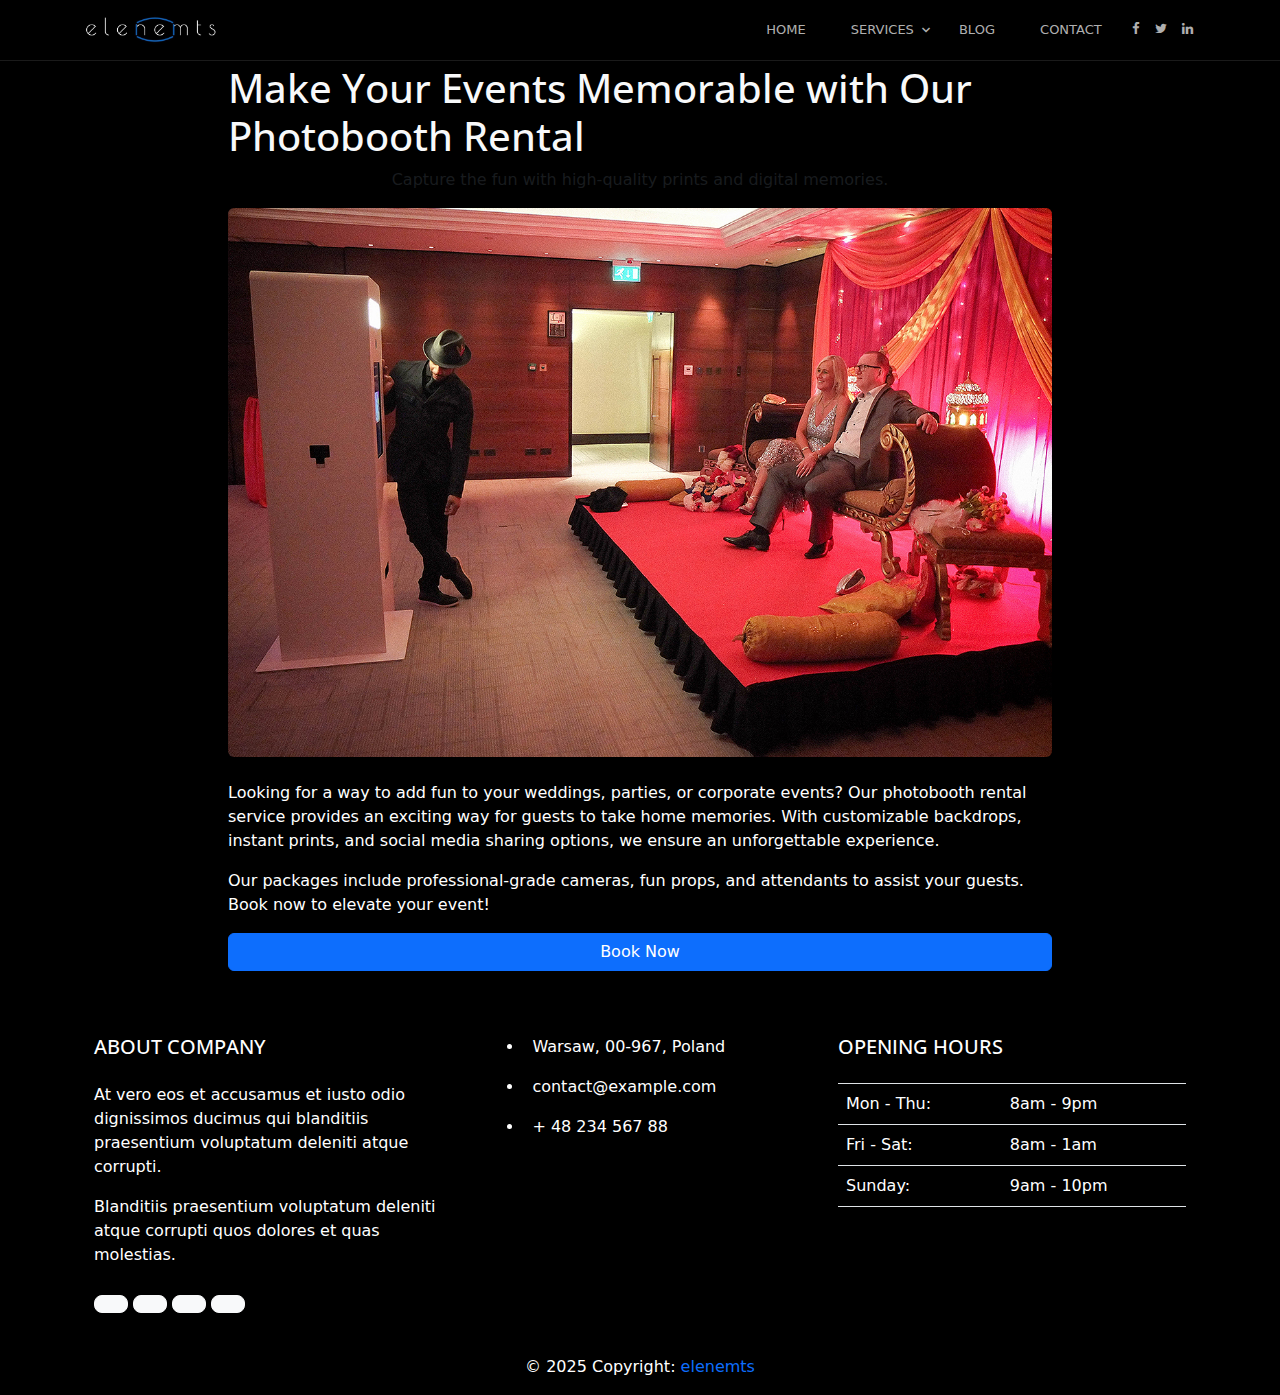
==== autobooth.html @ e5e261be "first" ====
<!doctype html>
<html lang="en">
  <head>
    <!-- Required meta tags -->
    <meta charset="utf-8">
    <meta name="viewport" content="width=device-width, initial-scale=1, shrink-to-fit=no">
    
    <link href="https://fonts.googleapis.com/css?family=Open+Sans:300,400,700" rel="stylesheet">

    <link rel="stylesheet" href="fonts/icomoon/style.css">

    <link rel="stylesheet" href="css/owl.carousel.min.css">

    <!-- Bootstrap CSS -->
    <link rel="stylesheet" href="css/bootstrap.min.css">
    
    <!-- Style -->
    <link rel="stylesheet" href="css/style.css">

    <link href="https://cdn.jsdelivr.net/npm/bootstrap@5.3.3/dist/css/bootstrap.min.css" rel="stylesheet" integrity="sha384-QWTKZyjpPEjISv5WaRU9OFeRpok6YctnYmDr5pNlyT2bRjXh0JMhjY6hW+ALEwIH" crossorigin="anonymous">

    <style>
        html, body {
            height: 100%;
        }
        body {
            display: flex;
            flex-direction: column;
            background-color: black;
            color: white;
        }
        .content {
            flex: 1;
        }
        footer {
            margin-top: auto;
        }
    </style>


    <title>elenemts</title>
  </head>
  <body class="text-light bg-black h1-light">


    <div class="site-mobile-menu site-navbar-target">
      <div class="site-mobile-menu-header">
        <div class="site-mobile-menu-close mt-3">
          <span class="icon-close2 js-menu-toggle"></span>
        </div>
      </div>
      <div class="site-mobile-menu-body"></div>
    </div>
   
    
    <header class="site-navbar js-sticky-header site-navbar-target" role="banner">

      <div class="container">
        <div class="row align-items-center">
          
          <div class="col-6 col-xl-2" href="index.html">
            <img src="images/WhatsApp Image 2025-01-21 at 9.21.34 AM.jpeg" alt="" height="30">
          </div>

          <div class="col-12 col-md-10 d-none d-xl-block">
            <nav class="site-navigation position-relative text-right" role="navigation">

              <ul class="site-menu main-menu js-clone-nav mr-auto d-none d-lg-block">
                <li><a href="index.html#home" class="nav-link">Home</a></li>
                
                <li class="has-children">
                  <a href="index.html#services" class="nav-link">Services</a>
                  <ul class="dropdown ">
                    <li><a href="/import.html" class="text-white bg-black">Import Service</a></li>
                    <li><a href="/autobooth.html" class="text-white bg-black">Photo Booth for Rent</a></li>
                    <li><a href="/shop.html" class="text-white bg-black">E-commerce store</a></li>
                    <!-- <li><a href="#pricing-section" class="nav-link">Pricing</a></li>
                    <li><a href="#faq-section" class="nav-link">FAQ</a></li>
                    <li><a href="#gallery-section" class="nav-link">Gallery</a></li>
                    <li><a href="#services-section" class="nav-link">Services</a></li>
                    <li><a href="#testimonials-section" class="nav-link">Testimonials</a></li>
                    <li class="has-children">
                      <a href="#">More Links</a>
                      <ul class="dropdown">
                        <li><a href="#">Menu One</a></li>
                        <li><a href="#">Menu Two</a></li>
                        <li><a href="#">Menu Three</a></li>
                      </ul>
                    </li> -->
                  </ul>
                </li>
                
                
                <li><a href="index.html#blogs" class="nav-link">Blog</a></li>
                <li><a href="index.html#contact" class="nav-link">Contact</a></li>
                <li class="social"><a href="#contact-section" class="nav-link"><span class="icon-facebook"></span></a></li>
                <li class="social"><a href="#contact-section" class="nav-link"><span class="icon-twitter"></span></a></li>
                <li class="social"><a href="#contact-section" class="nav-link"><span class="icon-linkedin"></span></a></li>
              </ul>
            </nav>
          </div>


          <div class="col-6 d-inline-block d-xl-none ml-md-0 py-3" style="position: relative; top: 3px;"><a href="#" class="site-menu-toggle js-menu-toggle float-right"><span class="icon-menu h3"></span></a></div>

        </div>
      </div>
      
    </header>

<!-- contentttt -->
<!-- Photobooth Rental Blog Post -->
<body class="container py-5">
  <div class="row justify-content-center p-3">
      <div class="col-lg-8 col-md-10 col-sm-12">
          <h1 class="pt-5">Make Your Events Memorable with Our Photobooth Rental</h1>
          <p class="text-muted text-center">Capture the fun with high-quality prints and digital memories.</p>
          <img src="images/indian-photo-booth-asian.jpg" class="img-fluid rounded mb-4" alt="Photobooth setup">
          <p>Looking for a way to add fun to your weddings, parties, or corporate events? Our photobooth rental service provides an exciting way for guests to take home memories. With customizable backdrops, instant prints, and social media sharing options, we ensure an unforgettable experience.</p>
          <p>Our packages include professional-grade cameras, fun props, and attendants to assist your guests. Book now to elevate your event!</p>
          <button class="btn btn-primary w-100">Book Now</button>
      </div>
  </div>
</body>


<!-- contentttt -->


    
    <!-- footer -->
    
    <footer class="text-white text-center text-lg-start bg-black">
      <!-- Grid container -->
      <div class="container p-4">
        <!--Grid row-->
        <div class="row mt-4">
          <!--Grid column-->
          <div class="col-lg-4 col-md-12 mb-4 mb-md-0">
            <h5 class="text-uppercase mb-4">About company</h5>
  
            <p>
              At vero eos et accusamus et iusto odio dignissimos ducimus qui blanditiis praesentium
              voluptatum deleniti atque corrupti.
            </p>
  
            <p>
              Blanditiis praesentium voluptatum deleniti atque corrupti quos dolores et quas
              molestias.
            </p>
  
            <div class="mt-4">
              <!-- Facebook -->
              <a type="button" class="btn btn-floating btn-light btn-lg"><i class="fab fa-facebook-f"></i></a>
              <!-- Dribbble -->
              <a type="button" class="btn btn-floating btn-light btn-lg"><i class="fab fa-dribbble"></i></a>
              <!-- Twitter -->
              <a type="button" class="btn btn-floating btn-light btn-lg"><i class="fab fa-twitter"></i></a>
              <!-- Google + -->
              <a type="button" class="btn btn-floating btn-light btn-lg"><i class="fab fa-google-plus-g"></i></a>
              <!-- Linkedin -->
            </div>
          </div>
          <!--Grid column-->
  
          <!--Grid column-->
          <div class="col-lg-4 col-md-6 mb-4 mb-md-0">
      
  
            <ul class="fa-ul" style="margin-left: 1.65em;">
              <li class="mb-3">
                <span class="fa-li"><i class="fas fa-home"></i></span><span class="ms-2">Warsaw, 00-967, Poland</span>
              </li>
              <li class="mb-3">
                <span class="fa-li"><i class="fas fa-envelope"></i></span><span class="ms-2">contact@example.com</span>
              </li>
              <li class="mb-3">
                <span class="fa-li"><i class="fas fa-phone"></i></span><span class="ms-2">+ 48 234 567 88</span>
              </li>
            </ul>
          </div>
          <!--Grid column-->
  
          <!--Grid column-->
          <div class="col-lg-4 col-md-6 mb-4 mb-md-0">
            <h5 class="text-uppercase mb-4">Opening hours</h5>
  
            <table class="table" >
              <tbody class="fw-normal">
                <tr class="bg-black">
                  <td class="bg-black text-white">Mon - Thu:</td>
                  <td class="bg-black text-white">8am - 9pm</td>
                </tr>
                <tr>
                  <td class="bg-black text-white">Fri - Sat:</td>
                  <td class="bg-black text-white">8am - 1am</td>
                </tr>
                <tr>
                  <td class="bg-black text-white">Sunday:</td>
                  <td class="bg-black text-white">9am - 10pm</td>
                </tr>
              </tbody>
            </table>
          </div>
          <!--Grid column-->
        </div>
        <!--Grid row-->
      </div>
      <!-- Grid container -->
  
      <!-- Copyright -->
      <div class="text-center p-3" style="background-color: rgba(0, 0, 0, 0.2);">
        © 2025 Copyright:
        <a class="text-link" href="https://elenemts.com/">elenemts</a>
      </div>
      <!-- Copyright -->
    </footer>
  
    
    

    <script src="js/jquery-3.3.1.min.js"></script>
    <script src="js/popper.min.js"></script>
    <script src="js/bootstrap.min.js"></script>
    <script src="js/jquery.sticky.js"></script>
    <script src="js/main.js"></script>
  </body>
</html>
---- fonts/icomoon/style.css ----
@font-face {
  font-family: 'icomoon';
  src:  url('fonts/icomoon.eot?10si43');
  src:  url('fonts/icomoon.eot?10si43#iefix') format('embedded-opentype'),
    url('fonts/icomoon.ttf?10si43') format('truetype'),
    url('fonts/icomoon.woff?10si43') format('woff'),
    url('fonts/icomoon.svg?10si43#icomoon') format('svg');
  font-weight: normal;
  font-style: normal;
}

[class^="icon-"], [class*=" icon-"] {
  /* use !important to prevent issues with browser extensions that change fonts */
  font-family: 'icomoon' !important;
  speak: none;
  font-style: normal;
  font-weight: normal;
  font-variant: normal;
  text-transform: none;
  line-height: 1;

  /* Better Font Rendering =========== */
  -webkit-font-smoothing: antialiased;
  -moz-osx-font-smoothing: grayscale;
}

.icon-asterisk:before {
  content: "\f069";
}
.icon-plus:before {
  content: "\f067";
}
.icon-question:before {
  content: "\f128";
}
.icon-minus:before {
  content: "\f068";
}
.icon-glass:before {
  content: "\f000";
}
.icon-music:before {
  content: "\f001";
}
.icon-search:before {
  content: "\f002";
}
.icon-envelope-o:before {
  content: "\f003";
}
.icon-heart:before {
  content: "\f004";
}
.icon-star:before {
  content: "\f005";
}
.icon-star-o:before {
  content: "\f006";
}
.icon-user:before {
  content: "\f007";
}
.icon-film:before {
  content: "\f008";
}
.icon-th-large:before {
  content: "\f009";
}
.icon-th:before {
  content: "\f00a";
}
.icon-th-list:before {
  content: "\f00b";
}
.icon-check:before {
  content: "\f00c";
}
.icon-close:before {
  content: "\f00d";
}
.icon-remove:before {
  content: "\f00d";
}
.icon-times:before {
  content: "\f00d";
}
.icon-search-plus:before {
  content: "\f00e";
}
.icon-search-minus:before {
  content: "\f010";
}
.icon-power-off:before {
  content: "\f011";
}
.icon-signal:before {
  content: "\f012";
}
.icon-cog:before {
  content: "\f013";
}
.icon-gear:before {
  content: "\f013";
}
.icon-trash-o:before {
  content: "\f014";
}
.icon-home:before {
  content: "\f015";
}
.icon-file-o:before {
  content: "\f016";
}
.icon-clock-o:before {
  content: "\f017";
}
.icon-road:before {
  content: "\f018";
}
.icon-download:before {
  content: "\f019";
}
.icon-arrow-circle-o-down:before {
  content: "\f01a";
}
.icon-arrow-circle-o-up:before {
  content: "\f01b";
}
.icon-inbox:before {
  content: "\f01c";
}
.icon-play-circle-o:before {
  content: "\f01d";
}
.icon-repeat:before {
  content: "\f01e";
}
.icon-rotate-right:before {
  content: "\f01e";
}
.icon-refresh:before {
  content: "\f021";
}
.icon-list-alt:before {
  content: "\f022";
}
.icon-lock:before {
  content: "\f023";
}
.icon-flag:before {
  content: "\f024";
}
.icon-headphones:before {
  content: "\f025";
}
.icon-volume-off:before {
  content: "\f026";
}
.icon-volume-down:before {
  content: "\f027";
}
.icon-volume-up:before {
  content: "\f028";
}
.icon-qrcode:before {
  content: "\f029";
}
.icon-barcode:before {
  content: "\f02a";
}
.icon-tag:before {
  content: "\f02b";
}
.icon-tags:before {
  content: "\f02c";
}
.icon-book:before {
  content: "\f02d";
}
.icon-bookmark:before {
  content: "\f02e";
}
.icon-print:before {
  content: "\f02f";
}
.icon-camera:before {
  content: "\f030";
}
.icon-font:before {
  content: "\f031";
}
.icon-bold:before {
  content: "\f032";
}
.icon-italic:before {
  content: "\f033";
}
.icon-text-height:before {
  content: "\f034";
}
.icon-text-width:before {
  content: "\f035";
}
.icon-align-left:before {
  content: "\f036";
}
.icon-align-center:before {
  content: "\f037";
}
.icon-align-right:before {
  content: "\f038";
}
.icon-align-justify:before {
  content: "\f039";
}
.icon-list:before {
  content: "\f03a";
}
.icon-dedent:before {
  content: "\f03b";
}
.icon-outdent:before {
  content: "\f03b";
}
.icon-indent:before {
  content: "\f03c";
}
.icon-video-camera:before {
  content: "\f03d";
}
.icon-image:before {
  content: "\f03e";
}
.icon-photo:before {
  content: "\f03e";
}
.icon-picture-o:before {
  content: "\f03e";
}
.icon-pencil:before {
  content: "\f040";
}
.icon-map-marker:before {
  content: "\f041";
}
.icon-adjust:before {
  content: "\f042";
}
.icon-tint:before {
  content: "\f043";
}
.icon-edit:before {
  content: "\f044";
}
.icon-pencil-square-o:before {
  content: "\f044";
}
.icon-share-square-o:before {
  content: "\f045";
}
.icon-check-square-o:before {
  content: "\f046";
}
.icon-arrows:before {
  content: "\f047";
}
.icon-step-backward:before {
  content: "\f048";
}
.icon-fast-backward:before {
  content: "\f049";
}
.icon-backward:before {
  content: "\f04a";
}
.icon-play:before {
  content: "\f04b";
}
.icon-pause:before {
  content: "\f04c";
}
.icon-stop:before {
  content: "\f04d";
}
.icon-forward:before {
  content: "\f04e";
}
.icon-fast-forward:before {
  content: "\f050";
}
.icon-step-forward:before {
  content: "\f051";
}
.icon-eject:before {
  content: "\f052";
}
.icon-chevron-left:before {
  content: "\f053";
}
.icon-chevron-right:before {
  content: "\f054";
}
.icon-plus-circle:before {
  content: "\f055";
}
.icon-minus-circle:before {
  content: "\f056";
}
.icon-times-circle:before {
  content: "\f057";
}
.icon-check-circle:before {
  content: "\f058";
}
.icon-question-circle:before {
  content: "\f059";
}
.icon-info-circle:before {
  content: "\f05a";
}
.icon-crosshairs:before {
  content: "\f05b";
}
.icon-times-circle-o:before {
  content: "\f05c";
}
.icon-check-circle-o:before {
  content: "\f05d";
}
.icon-ban:before {
  content: "\f05e";
}
.icon-arrow-left:before {
  content: "\f060";
}
.icon-arrow-right:before {
  content: "\f061";
}
.icon-arrow-up:before {
  content: "\f062";
}
.icon-arrow-down:before {
  content: "\f063";
}
.icon-mail-forward:before {
  content: "\f064";
}
.icon-share:before {
  content: "\f064";
}
.icon-expand:before {
  content: "\f065";
}
.icon-compress:before {
  content: "\f066";
}
.icon-exclamation-circle:before {
  content: "\f06a";
}
.icon-gift:before {
  content: "\f06b";
}
.icon-leaf:before {
  content: "\f06c";
}
.icon-fire:before {
  content: "\f06d";
}
.icon-eye:before {
  content: "\f06e";
}
.icon-eye-slash:before {
  content: "\f070";
}
.icon-exclamation-triangle:before {
  content: "\f071";
}
.icon-warning:before {
  content: "\f071";
}
.icon-plane:before {
  content: "\f072";
}
.icon-calendar:before {
  content: "\f073";
}
.icon-random:before {
  content: "\f074";
}
.icon-comment:before {
  content: "\f075";
}
.icon-magnet:before {
  content: "\f076";
}
.icon-chevron-up:before {
  content: "\f077";
}
.icon-chevron-down:before {
  content: "\f078";
}
.icon-retweet:before {
  content: "\f079";
}
.icon-shopping-cart:before {
  content: "\f07a";
}
.icon-folder:before {
  content: "\f07b";
}
.icon-folder-open:before {
  content: "\f07c";
}
.icon-arrows-v:before {
  content: "\f07d";
}
.icon-arrows-h:before {
  content: "\f07e";
}
.icon-bar-chart:before {
  content: "\f080";
}
.icon-bar-chart-o:before {
  content: "\f080";
}
.icon-twitter-square:before {
  content: "\f081";
}
.icon-facebook-square:before {
  content: "\f082";
}
.icon-camera-retro:before {
  content: "\f083";
}
.icon-key:before {
  content: "\f084";
}
.icon-cogs:before {
  content: "\f085";
}
.icon-gears:before {
  content: "\f085";
}
.icon-comments:before {
  content: "\f086";
}
.icon-thumbs-o-up:before {
  content: "\f087";
}
.icon-thumbs-o-down:before {
  content: "\f088";
}
.icon-star-half:before {
  content: "\f089";
}
.icon-heart-o:before {
  content: "\f08a";
}
.icon-sign-out:before {
  content: "\f08b";
}
.icon-linkedin-square:before {
  content: "\f08c";
}
.icon-thumb-tack:before {
  content: "\f08d";
}
.icon-external-link:before {
  content: "\f08e";
}
.icon-sign-in:before {
  content: "\f090";
}
.icon-trophy:before {
  content: "\f091";
}
.icon-github-square:before {
  content: "\f092";
}
.icon-upload:before {
  content: "\f093";
}
.icon-lemon-o:before {
  content: "\f094";
}
.icon-phone:before {
  content: "\f095";
}
.icon-square-o:before {
  content: "\f096";
}
.icon-bookmark-o:before {
  content: "\f097";
}
.icon-phone-square:before {
  content: "\f098";
}
.icon-twitter:before {
  content: "\f099";
}
.icon-facebook:before {
  content: "\f09a";
}
.icon-facebook-f:before {
  content: "\f09a";
}
.icon-github:before {
  content: "\f09b";
}
.icon-unlock:before {
  content: "\f09c";
}
.icon-credit-card:before {
  content: "\f09d";
}
.icon-feed:before {
  content: "\f09e";
}
.icon-rss:before {
  content: "\f09e";
}
.icon-hdd-o:before {
  content: "\f0a0";
}
.icon-bullhorn:before {
  content: "\f0a1";
}
.icon-bell-o:before {
  content: "\f0a2";
}
.icon-certificate:before {
  content: "\f0a3";
}
.icon-hand-o-right:before {
  content: "\f0a4";
}
.icon-hand-o-left:before {
  content: "\f0a5";
}
.icon-hand-o-up:before {
  content: "\f0a6";
}
.icon-hand-o-down:before {
  content: "\f0a7";
}
.icon-arrow-circle-left:before {
  content: "\f0a8";
}
.icon-arrow-circle-right:before {
  content: "\f0a9";
}
.icon-arrow-circle-up:before {
  content: "\f0aa";
}
.icon-arrow-circle-down:before {
  content: "\f0ab";
}
.icon-globe:before {
  content: "\f0ac";
}
.icon-wrench:before {
  content: "\f0ad";
}
.icon-tasks:before {
  content: "\f0ae";
}
.icon-filter:before {
  content: "\f0b0";
}
.icon-briefcase:before {
  content: "\f0b1";
}
.icon-arrows-alt:before {
  content: "\f0b2";
}
.icon-group:before {
  content: "\f0c0";
}
.icon-users:before {
  content: "\f0c0";
}
.icon-chain:before {
  content: "\f0c1";
}
.icon-link:before {
  content: "\f0c1";
}
.icon-cloud:before {
  content: "\f0c2";
}
.icon-flask:before {
  content: "\f0c3";
}
.icon-cut:before {
  content: "\f0c4";
}
.icon-scissors:before {
  content: "\f0c4";
}
.icon-copy:before {
  content: "\f0c5";
}
.icon-files-o:before {
  content: "\f0c5";
}
.icon-paperclip:before {
  content: "\f0c6";
}
.icon-floppy-o:before {
  content: "\f0c7";
}
.icon-save:before {
  content: "\f0c7";
}
.icon-square:before {
  content: "\f0c8";
}
.icon-bars:before {
  content: "\f0c9";
}
.icon-navicon:before {
  content: "\f0c9";
}
.icon-reorder:before {
  content: "\f0c9";
}
.icon-list-ul:before {
  content: "\f0ca";
}
.icon-list-ol:before {
  content: "\f0cb";
}
.icon-strikethrough:before {
  content: "\f0cc";
}
.icon-underline:before {
  content: "\f0cd";
}
.icon-table:before {
  content: "\f0ce";
}
.icon-magic:before {
  content: "\f0d0";
}
.icon-truck:before {
  content: "\f0d1";
}
.icon-pinterest:before {
  content: "\f0d2";
}
.icon-pinterest-square:before {
  content: "\f0d3";
}
.icon-google-plus-square:before {
  content: "\f0d4";
}
.icon-google-plus:before {
  content: "\f0d5";
}
.icon-money:before {
  content: "\f0d6";
}
.icon-caret-down:before {
  content: "\f0d7";
}
.icon-caret-up:before {
  content: "\f0d8";
}
.icon-caret-left:before {
  content: "\f0d9";
}
.icon-caret-right:before {
  content: "\f0da";
}
.icon-columns:before {
  content: "\f0db";
}
.icon-sort:before {
  content: "\f0dc";
}
.icon-unsorted:before {
  content: "\f0dc";
}
.icon-sort-desc:before {
  content: "\f0dd";
}
.icon-sort-down:before {
  content: "\f0dd";
}
.icon-sort-asc:before {
  content: "\f0de";
}
.icon-sort-up:before {
  content: "\f0de";
}
.icon-envelope:before {
  content: "\f0e0";
}
.icon-linkedin:before {
  content: "\f0e1";
}
.icon-rotate-left:before {
  content: "\f0e2";
}
.icon-undo:before {
  content: "\f0e2";
}
.icon-gavel:before {
  content: "\f0e3";
}
.icon-legal:before {
  content: "\f0e3";
}
.icon-dashboard:before {
  content: "\f0e4";
}
.icon-tachometer:before {
  content: "\f0e4";
}
.icon-comment-o:before {
  content: "\f0e5";
}
.icon-comments-o:before {
  content: "\f0e6";
}
.icon-bolt:before {
  content: "\f0e7";
}
.icon-flash:before {
  content: "\f0e7";
}
.icon-sitemap:before {
  content: "\f0e8";
}
.icon-umbrella:before {
  content: "\f0e9";
}
.icon-clipboard:before {
  content: "\f0ea";
}
.icon-paste:before {
  content: "\f0ea";
}
.icon-lightbulb-o:before {
  content: "\f0eb";
}
.icon-exchange:before {
  content: "\f0ec";
}
.icon-cloud-download:before {
  content: "\f0ed";
}
.icon-cloud-upload:before {
  content: "\f0ee";
}
.icon-user-md:before {
  content: "\f0f0";
}
.icon-stethoscope:before {
  content: "\f0f1";
}
.icon-suitcase:before {
  content: "\f0f2";
}
.icon-bell:before {
  content: "\f0f3";
}
.icon-coffee:before {
  content: "\f0f4";
}
.icon-cutlery:before {
  content: "\f0f5";
}
.icon-file-text-o:before {
  content: "\f0f6";
}
.icon-building-o:before {
  content: "\f0f7";
}
.icon-hospital-o:before {
  content: "\f0f8";
}
.icon-ambulance:before {
  content: "\f0f9";
}
.icon-medkit:before {
  content: "\f0fa";
}
.icon-fighter-jet:before {
  content: "\f0fb";
}
.icon-beer:before {
  content: "\f0fc";
}
.icon-h-square:before {
  content: "\f0fd";
}
.icon-plus-square:before {
  content: "\f0fe";
}
.icon-angle-double-left:before {
  content: "\f100";
}
.icon-angle-double-right:before {
  content: "\f101";
}
.icon-angle-double-up:before {
  content: "\f102";
}
.icon-angle-double-down:before {
  content: "\f103";
}
.icon-angle-left:before {
  content: "\f104";
}
.icon-angle-right:before {
  content: "\f105";
}
.icon-angle-up:before {
  content: "\f106";
}
.icon-angle-down:before {
  content: "\f107";
}
.icon-desktop:before {
  content: "\f108";
}
.icon-laptop:before {
  content: "\f109";
}
.icon-tablet:before {
  content: "\f10a";
}
.icon-mobile:before {
  content: "\f10b";
}
.icon-mobile-phone:before {
  content: "\f10b";
}
.icon-circle-o:before {
  content: "\f10c";
}
.icon-quote-left:before {
  content: "\f10d";
}
.icon-quote-right:before {
  content: "\f10e";
}
.icon-spinner:before {
  content: "\f110";
}
.icon-circle:before {
  content: "\f111";
}
.icon-mail-reply:before {
  content: "\f112";
}
.icon-reply:before {
  content: "\f112";
}
.icon-github-alt:before {
  content: "\f113";
}
.icon-folder-o:before {
  content: "\f114";
}
.icon-folder-open-o:before {
  content: "\f115";
}
.icon-smile-o:before {
  content: "\f118";
}
.icon-frown-o:before {
  content: "\f119";
}
.icon-meh-o:before {
  content: "\f11a";
}
.icon-gamepad:before {
  content: "\f11b";
}
.icon-keyboard-o:before {
  content: "\f11c";
}
.icon-flag-o:before {
  content: "\f11d";
}
.icon-flag-checkered:before {
  content: "\f11e";
}
.icon-terminal:before {
  content: "\f120";
}
.icon-code:before {
  content: "\f121";
}
.icon-mail-reply-all:before {
  content: "\f122";
}
.icon-reply-all:before {
  content: "\f122";
}
.icon-star-half-empty:before {
  content: "\f123";
}
.icon-star-half-full:before {
  content: "\f123";
}
.icon-star-half-o:before {
  content: "\f123";
}
.icon-location-arrow:before {
  content: "\f124";
}
.icon-crop:before {
  content: "\f125";
}
.icon-code-fork:before {
  content: "\f126";
}
.icon-chain-broken:before {
  content: "\f127";
}
.icon-unlink:before {
  content: "\f127";
}
.icon-info:before {
  content: "\f129";
}
.icon-exclamation:before {
  content: "\f12a";
}
.icon-superscript:before {
  content: "\f12b";
}
.icon-subscript:before {
  content: "\f12c";
}
.icon-eraser:before {
  content: "\f12d";
}
.icon-puzzle-piece:before {
  content: "\f12e";
}
.icon-microphone:before {
  content: "\f130";
}
.icon-microphone-slash:before {
  content: "\f131";
}
.icon-shield:before {
  content: "\f132";
}
.icon-calendar-o:before {
  content: "\f133";
}
.icon-fire-extinguisher:before {
  content: "\f134";
}
.icon-rocket:before {
  content: "\f135";
}
.icon-maxcdn:before {
  content: "\f136";
}
.icon-chevron-circle-left:before {
  content: "\f137";
}
.icon-chevron-circle-right:before {
  content: "\f138";
}
.icon-chevron-circle-up:before {
  content: "\f139";
}
.icon-chevron-circle-down:before {
  content: "\f13a";
}
.icon-html5:before {
  content: "\f13b";
}
.icon-css3:before {
  content: "\f13c";
}
.icon-anchor:before {
  content: "\f13d";
}
.icon-unlock-alt:before {
  content: "\f13e";
}
.icon-bullseye:before {
  content: "\f140";
}
.icon-ellipsis-h:before {
  content: "\f141";
}
.icon-ellipsis-v:before {
  content: "\f142";
}
.icon-rss-square:before {
  content: "\f143";
}
.icon-play-circle:before {
  content: "\f144";
}
.icon-ticket:before {
  content: "\f145";
}
.icon-minus-square:before {
  content: "\f146";
}
.icon-minus-square-o:before {
  content: "\f147";
}
.icon-level-up:before {
  content: "\f148";
}
.icon-level-down:before {
  content: "\f149";
}
.icon-check-square:before {
  content: "\f14a";
}
.icon-pencil-square:before {
  content: "\f14b";
}
.icon-external-link-square:before {
  content: "\f14c";
}
.icon-share-square:before {
  content: "\f14d";
}
.icon-compass:before {
  content: "\f14e";
}
.icon-caret-square-o-down:before {
  content: "\f150";
}
.icon-toggle-down:before {
  content: "\f150";
}
.icon-caret-square-o-up:before {
  content: "\f151";
}
.icon-toggle-up:before {
  content: "\f151";
}
.icon-caret-square-o-right:before {
  content: "\f152";
}
.icon-toggle-right:before {
  content: "\f152";
}
.icon-eur:before {
  content: "\f153";
}
.icon-euro:before {
  content: "\f153";
}
.icon-gbp:before {
  content: "\f154";
}
.icon-dollar:before {
  content: "\f155";
}
.icon-usd:before {
  content: "\f155";
}
.icon-inr:before {
  content: "\f156";
}
.icon-rupee:before {
  content: "\f156";
}
.icon-cny:before {
  content: "\f157";
}
.icon-jpy:before {
  content: "\f157";
}
.icon-rmb:before {
  content: "\f157";
}
.icon-yen:before {
  content: "\f157";
}
.icon-rouble:before {
  content: "\f158";
}
.icon-rub:before {
  content: "\f158";
}
.icon-ruble:before {
  content: "\f158";
}
.icon-krw:before {
  content: "\f159";
}
.icon-won:before {
  content: "\f159";
}
.icon-bitcoin:before {
  content: "\f15a";
}
.icon-btc:before {
  content: "\f15a";
}
.icon-file:before {
  content: "\f15b";
}
.icon-file-text:before {
  content: "\f15c";
}
.icon-sort-alpha-asc:before {
  content: "\f15d";
}
.icon-sort-alpha-desc:before {
  content: "\f15e";
}
.icon-sort-amount-asc:before {
  content: "\f160";
}
.icon-sort-amount-desc:before {
  content: "\f161";
}
.icon-sort-numeric-asc:before {
  content: "\f162";
}
.icon-sort-numeric-desc:before {
  content: "\f163";
}
.icon-thumbs-up:before {
  content: "\f164";
}
.icon-thumbs-down:before {
  content: "\f165";
}
.icon-youtube-square:before {
  content: "\f166";
}
.icon-youtube:before {
  content: "\f167";
}
.icon-xing:before {
  content: "\f168";
}
.icon-xing-square:before {
  content: "\f169";
}
.icon-youtube-play:before {
  content: "\f16a";
}
.icon-dropbox:before {
  content: "\f16b";
}
.icon-stack-overflow:before {
  content: "\f16c";
}
.icon-instagram:before {
  content: "\f16d";
}
.icon-flickr:before {
  content: "\f16e";
}
.icon-adn:before {
  content: "\f170";
}
.icon-bitbucket:before {
  content: "\f171";
}
.icon-bitbucket-square:before {
  content: "\f172";
}
.icon-tumblr:before {
  content: "\f173";
}
.icon-tumblr-square:before {
  content: "\f174";
}
.icon-long-arrow-down:before {
  content: "\f175";
}
.icon-long-arrow-up:before {
  content: "\f176";
}
.icon-long-arrow-left:before {
  content: "\f177";
}
.icon-long-arrow-right:before {
  content: "\f178";
}
.icon-apple:before {
  content: "\f179";
}
.icon-windows:before {
  content: "\f17a";
}
.icon-android:before {
  content: "\f17b";
}
.icon-linux:before {
  content: "\f17c";
}
.icon-dribbble:before {
  content: "\f17d";
}
.icon-skype:before {
  content: "\f17e";
}
.icon-foursquare:before {
  content: "\f180";
}
.icon-trello:before {
  content: "\f181";
}
.icon-female:before {
  content: "\f182";
}
.icon-male:before {
  content: "\f183";
}
.icon-gittip:before {
  content: "\f184";
}
.icon-gratipay:before {
  content: "\f184";
}
.icon-sun-o:before {
  content: "\f185";
}
.icon-moon-o:before {
  content: "\f186";
}
.icon-archive:before {
  content: "\f187";
}
.icon-bug:before {
  content: "\f188";
}
.icon-vk:before {
  content: "\f189";
}
.icon-weibo:before {
  content: "\f18a";
}
.icon-renren:before {
  content: "\f18b";
}
.icon-pagelines:before {
  content: "\f18c";
}
.icon-stack-exchange:before {
  content: "\f18d";
}
.icon-arrow-circle-o-right:before {
  content: "\f18e";
}
.icon-arrow-circle-o-left:before {
  content: "\f190";
}
.icon-caret-square-o-left:before {
  content: "\f191";
}
.icon-toggle-left:before {
  content: "\f191";
}
.icon-dot-circle-o:before {
  content: "\f192";
}
.icon-wheelchair:before {
  content: "\f193";
}
.icon-vimeo-square:before {
  content: "\f194";
}
.icon-try:before {
  content: "\f195";
}
.icon-turkish-lira:before {
  content: "\f195";
}
.icon-plus-square-o:before {
  content: "\f196";
}
.icon-space-shuttle:before {
  content: "\f197";
}
.icon-slack:before {
  content: "\f198";
}
.icon-envelope-square:before {
  content: "\f199";
}
.icon-wordpress:before {
  content: "\f19a";
}
.icon-openid:before {
  content: "\f19b";
}
.icon-bank:before {
  content: "\f19c";
}
.icon-institution:before {
  content: "\f19c";
}
.icon-university:before {
  content: "\f19c";
}
.icon-graduation-cap:before {
  content: "\f19d";
}
.icon-mortar-board:before {
  content: "\f19d";
}
.icon-yahoo:before {
  content: "\f19e";
}
.icon-google:before {
  content: "\f1a0";
}
.icon-reddit:before {
  content: "\f1a1";
}
.icon-reddit-square:before {
  content: "\f1a2";
}
.icon-stumbleupon-circle:before {
  content: "\f1a3";
}
.icon-stumbleupon:before {
  content: "\f1a4";
}
.icon-delicious:before {
  content: "\f1a5";
}
.icon-digg:before {
  content: "\f1a6";
}
.icon-pied-piper-pp:before {
  content: "\f1a7";
}
.icon-pied-piper-alt:before {
  content: "\f1a8";
}
.icon-drupal:before {
  content: "\f1a9";
}
.icon-joomla:before {
  content: "\f1aa";
}
.icon-language:before {
  content: "\f1ab";
}
.icon-fax:before {
  content: "\f1ac";
}
.icon-building:before {
  content: "\f1ad";
}
.icon-child:before {
  content: "\f1ae";
}
.icon-paw:before {
  content: "\f1b0";
}
.icon-spoon:before {
  content: "\f1b1";
}
.icon-cube:before {
  content: "\f1b2";
}
.icon-cubes:before {
  content: "\f1b3";
}
.icon-behance:before {
  content: "\f1b4";
}
.icon-behance-square:before {
  content: "\f1b5";
}
.icon-steam:before {
  content: "\f1b6";
}
.icon-steam-square:before {
  content: "\f1b7";
}
.icon-recycle:before {
  content: "\f1b8";
}
.icon-automobile:before {
  content: "\f1b9";
}
.icon-car:before {
  content: "\f1b9";
}
.icon-cab:before {
  content: "\f1ba";
}
.icon-taxi:before {
  content: "\f1ba";
}
.icon-tree:before {
  content: "\f1bb";
}
.icon-spotify:before {
  content: "\f1bc";
}
.icon-deviantart:before {
  content: "\f1bd";
}
.icon-soundcloud:before {
  content: "\f1be";
}
.icon-database:before {
  content: "\f1c0";
}
.icon-file-pdf-o:before {
  content: "\f1c1";
}
.icon-file-word-o:before {
  content: "\f1c2";
}
.icon-file-excel-o:before {
  content: "\f1c3";
}
.icon-file-powerpoint-o:before {
  content: "\f1c4";
}
.icon-file-image-o:before {
  content: "\f1c5";
}
.icon-file-photo-o:before {
  content: "\f1c5";
}
.icon-file-picture-o:before {
  content: "\f1c5";
}
.icon-file-archive-o:before {
  content: "\f1c6";
}
.icon-file-zip-o:before {
  content: "\f1c6";
}
.icon-file-audio-o:before {
  content: "\f1c7";
}
.icon-file-sound-o:before {
  content: "\f1c7";
}
.icon-file-movie-o:before {
  content: "\f1c8";
}
.icon-file-video-o:before {
  content: "\f1c8";
}
.icon-file-code-o:before {
  content: "\f1c9";
}
.icon-vine:before {
  content: "\f1ca";
}
.icon-codepen:before {
  content: "\f1cb";
}
.icon-jsfiddle:before {
  content: "\f1cc";
}
.icon-life-bouy:before {
  content: "\f1cd";
}
.icon-life-buoy:before {
  content: "\f1cd";
}
.icon-life-ring:before {
  content: "\f1cd";
}
.icon-life-saver:before {
  content: "\f1cd";
}
.icon-support:before {
  content: "\f1cd";
}
.icon-circle-o-notch:before {
  content: "\f1ce";
}
.icon-ra:before {
  content: "\f1d0";
}
.icon-rebel:before {
  content: "\f1d0";
}
.icon-resistance:before {
  content: "\f1d0";
}
.icon-empire:before {
  content: "\f1d1";
}
.icon-ge:before {
  content: "\f1d1";
}
.icon-git-square:before {
  content: "\f1d2";
}
.icon-git:before {
  content: "\f1d3";
}
.icon-hacker-news:before {
  content: "\f1d4";
}
.icon-y-combinator-square:before {
  content: "\f1d4";
}
.icon-yc-square:before {
  content: "\f1d4";
}
.icon-tencent-weibo:before {
  content: "\f1d5";
}
.icon-qq:before {
  content: "\f1d6";
}
.icon-wechat:before {
  content: "\f1d7";
}
.icon-weixin:before {
  content: "\f1d7";
}
.icon-paper-plane:before {
  content: "\f1d8";
}
.icon-send:before {
  content: "\f1d8";
}
.icon-paper-plane-o:before {
  content: "\f1d9";
}
.icon-send-o:before {
  content: "\f1d9";
}
.icon-history:before {
  content: "\f1da";
}
.icon-circle-thin:before {
  content: "\f1db";
}
.icon-header:before {
  content: "\f1dc";
}
.icon-paragraph:before {
  content: "\f1dd";
}
.icon-sliders:before {
  content: "\f1de";
}
.icon-share-alt:before {
  content: "\f1e0";
}
.icon-share-alt-square:before {
  content: "\f1e1";
}
.icon-bomb:before {
  content: "\f1e2";
}
.icon-futbol-o:before {
  content: "\f1e3";
}
.icon-soccer-ball-o:before {
  content: "\f1e3";
}
.icon-tty:before {
  content: "\f1e4";
}
.icon-binoculars:before {
  content: "\f1e5";
}
.icon-plug:before {
  content: "\f1e6";
}
.icon-slideshare:before {
  content: "\f1e7";
}
.icon-twitch:before {
  content: "\f1e8";
}
.icon-yelp:before {
  content: "\f1e9";
}
.icon-newspaper-o:before {
  content: "\f1ea";
}
.icon-wifi:before {
  content: "\f1eb";
}
.icon-calculator:before {
  content: "\f1ec";
}
.icon-paypal:before {
  content: "\f1ed";
}
.icon-google-wallet:before {
  content: "\f1ee";
}
.icon-cc-visa:before {
  content: "\f1f0";
}
.icon-cc-mastercard:before {
  content: "\f1f1";
}
.icon-cc-discover:before {
  content: "\f1f2";
}
.icon-cc-amex:before {
  content: "\f1f3";
}
.icon-cc-paypal:before {
  content: "\f1f4";
}
.icon-cc-stripe:before {
  content: "\f1f5";
}
.icon-bell-slash:before {
  content: "\f1f6";
}
.icon-bell-slash-o:before {
  content: "\f1f7";
}
.icon-trash:before {
  content: "\f1f8";
}
.icon-copyright:before {
  content: "\f1f9";
}
.icon-at:before {
  content: "\f1fa";
}
.icon-eyedropper:before {
  content: "\f1fb";
}
.icon-paint-brush:before {
  content: "\f1fc";
}
.icon-birthday-cake:before {
  content: "\f1fd";
}
.icon-area-chart:before {
  content: "\f1fe";
}
.icon-pie-chart:before {
  content: "\f200";
}
.icon-line-chart:before {
  content: "\f201";
}
.icon-lastfm:before {
  content: "\f202";
}
.icon-lastfm-square:before {
  content: "\f203";
}
.icon-toggle-off:before {
  content: "\f204";
}
.icon-toggle-on:before {
  content: "\f205";
}
.icon-bicycle:before {
  content: "\f206";
}
.icon-bus:before {
  content: "\f207";
}
.icon-ioxhost:before {
  content: "\f208";
}
.icon-angellist:before {
  content: "\f209";
}
.icon-cc:before {
  content: "\f20a";
}
.icon-ils:before {
  content: "\f20b";
}
.icon-shekel:before {
  content: "\f20b";
}
.icon-sheqel:before {
  content: "\f20b";
}
.icon-meanpath:before {
  content: "\f20c";
}
.icon-buysellads:before {
  content: "\f20d";
}
.icon-connectdevelop:before {
  content: "\f20e";
}
.icon-dashcube:before {
  content: "\f210";
}
.icon-forumbee:before {
  content: "\f211";
}
.icon-leanpub:before {
  content: "\f212";
}
.icon-sellsy:before {
  content: "\f213";
}
.icon-shirtsinbulk:before {
  content: "\f214";
}
.icon-simplybuilt:before {
  content: "\f215";
}
.icon-skyatlas:before {
  content: "\f216";
}
.icon-cart-plus:before {
  content: "\f217";
}
.icon-cart-arrow-down:before {
  content: "\f218";
}
.icon-diamond:before {
  content: "\f219";
}
.icon-ship:before {
  content: "\f21a";
}
.icon-user-secret:before {
  content: "\f21b";
}
.icon-motorcycle:before {
  content: "\f21c";
}
.icon-street-view:before {
  content: "\f21d";
}
.icon-heartbeat:before {
  content: "\f21e";
}
.icon-venus:before {
  content: "\f221";
}
.icon-mars:before {
  content: "\f222";
}
.icon-mercury:before {
  content: "\f223";
}
.icon-intersex:before {
  content: "\f224";
}
.icon-transgender:before {
  content: "\f224";
}
.icon-transgender-alt:before {
  content: "\f225";
}
.icon-venus-double:before {
  content: "\f226";
}
.icon-mars-double:before {
  content: "\f227";
}
.icon-venus-mars:before {
  content: "\f228";
}
.icon-mars-stroke:before {
  content: "\f229";
}
.icon-mars-stroke-v:before {
  content: "\f22a";
}
.icon-mars-stroke-h:before {
  content: "\f22b";
}
.icon-neuter:before {
  content: "\f22c";
}
.icon-genderless:before {
  content: "\f22d";
}
.icon-facebook-official:before {
  content: "\f230";
}
.icon-pinterest-p:before {
  content: "\f231";
}
.icon-whatsapp:before {
  content: "\f232";
}
.icon-server:before {
  content: "\f233";
}
.icon-user-plus:before {
  content: "\f234";
}
.icon-user-times:before {
  content: "\f235";
}
.icon-bed:before {
  content: "\f236";
}
.icon-hotel:before {
  content: "\f236";
}
.icon-viacoin:before {
  content: "\f237";
}
.icon-train:before {
  content: "\f238";
}
.icon-subway:before {
  content: "\f239";
}
.icon-medium:before {
  content: "\f23a";
}
.icon-y-combinator:before {
  content: "\f23b";
}
.icon-yc:before {
  content: "\f23b";
}
.icon-optin-monster:before {
  content: "\f23c";
}
.icon-opencart:before {
  content: "\f23d";
}
.icon-expeditedssl:before {
  content: "\f23e";
}
.icon-battery:before {
  content: "\f240";
}
.icon-battery-4:before {
  content: "\f240";
}
.icon-battery-full:before {
  content: "\f240";
}
.icon-battery-3:before {
  content: "\f241";
}
.icon-battery-three-quarters:before {
  content: "\f241";
}
.icon-battery-2:before {
  content: "\f242";
}
.icon-battery-half:before {
  content: "\f242";
}
.icon-battery-1:before {
  content: "\f243";
}
.icon-battery-quarter:before {
  content: "\f243";
}
.icon-battery-0:before {
  content: "\f244";
}
.icon-battery-empty:before {
  content: "\f244";
}
.icon-mouse-pointer:before {
  content: "\f245";
}
.icon-i-cursor:before {
  content: "\f246";
}
.icon-object-group:before {
  content: "\f247";
}
.icon-object-ungroup:before {
  content: "\f248";
}
.icon-sticky-note:before {
  content: "\f249";
}
.icon-sticky-note-o:before {
  content: "\f24a";
}
.icon-cc-jcb:before {
  content: "\f24b";
}
.icon-cc-diners-club:before {
  content: "\f24c";
}
.icon-clone:before {
  content: "\f24d";
}
.icon-balance-scale:before {
  content: "\f24e";
}
.icon-hourglass-o:before {
  content: "\f250";
}
.icon-hourglass-1:before {
  content: "\f251";
}
.icon-hourglass-start:before {
  content: "\f251";
}
.icon-hourglass-2:before {
  content: "\f252";
}
.icon-hourglass-half:before {
  content: "\f252";
}
.icon-hourglass-3:before {
  content: "\f253";
}
.icon-hourglass-end:before {
  content: "\f253";
}
.icon-hourglass:before {
  content: "\f254";
}
.icon-hand-grab-o:before {
  content: "\f255";
}
.icon-hand-rock-o:before {
  content: "\f255";
}
.icon-hand-paper-o:before {
  content: "\f256";
}
.icon-hand-stop-o:before {
  content: "\f256";
}
.icon-hand-scissors-o:before {
  content: "\f257";
}
.icon-hand-lizard-o:before {
  content: "\f258";
}
.icon-hand-spock-o:before {
  content: "\f259";
}
.icon-hand-pointer-o:before {
  content: "\f25a";
}
.icon-hand-peace-o:before {
  content: "\f25b";
}
.icon-trademark:before {
  content: "\f25c";
}
.icon-registered:before {
  content: "\f25d";
}
.icon-creative-commons:before {
  content: "\f25e";
}
.icon-gg:before {
  content: "\f260";
}
.icon-gg-circle:before {
  content: "\f261";
}
.icon-tripadvisor:before {
  content: "\f262";
}
.icon-odnoklassniki:before {
  content: "\f263";
}
.icon-odnoklassniki-square:before {
  content: "\f264";
}
.icon-get-pocket:before {
  content: "\f265";
}
.icon-wikipedia-w:before {
  content: "\f266";
}
.icon-safari:before {
  content: "\f267";
}
.icon-chrome:before {
  content: "\f268";
}
.icon-firefox:before {
  content: "\f269";
}
.icon-opera:before {
  content: "\f26a";
}
.icon-internet-explorer:before {
  content: "\f26b";
}
.icon-television:before {
  content: "\f26c";
}
.icon-tv:before {
  content: "\f26c";
}
.icon-contao:before {
  content: "\f26d";
}
.icon-500px:before {
  content: "\f26e";
}
.icon-amazon:before {
  content: "\f270";
}
.icon-calendar-plus-o:before {
  content: "\f271";
}
.icon-calendar-minus-o:before {
  content: "\f272";
}
.icon-calendar-times-o:before {
  content: "\f273";
}
.icon-calendar-check-o:before {
  content: "\f274";
}
.icon-industry:before {
  content: "\f275";
}
.icon-map-pin:before {
  content: "\f276";
}
.icon-map-signs:before {
  content: "\f277";
}
.icon-map-o:before {
  content: "\f278";
}
.icon-map:before {
  content: "\f279";
}
.icon-commenting:before {
  content: "\f27a";
}
.icon-commenting-o:before {
  content: "\f27b";
}
.icon-houzz:before {
  content: "\f27c";
}
.icon-vimeo:before {
  content: "\f27d";
}
.icon-black-tie:before {
  content: "\f27e";
}
.icon-fonticons:before {
  content: "\f280";
}
.icon-reddit-alien:before {
  content: "\f281";
}
.icon-edge:before {
  content: "\f282";
}
.icon-credit-card-alt:before {
  content: "\f283";
}
.icon-codiepie:before {
  content: "\f284";
}
.icon-modx:before {
  content: "\f285";
}
.icon-fort-awesome:before {
  content: "\f286";
}
.icon-usb:before {
  content: "\f287";
}
.icon-product-hunt:before {
  content: "\f288";
}
.icon-mixcloud:before {
  content: "\f289";
}
.icon-scribd:before {
  content: "\f28a";
}
.icon-pause-circle:before {
  content: "\f28b";
}
.icon-pause-circle-o:before {
  content: "\f28c";
}
.icon-stop-circle:before {
  content: "\f28d";
}
.icon-stop-circle-o:before {
  content: "\f28e";
}
.icon-shopping-bag:before {
  content: "\f290";
}
.icon-shopping-basket:before {
  content: "\f291";
}
.icon-hashtag:before {
  content: "\f292";
}
.icon-bluetooth:before {
  content: "\f293";
}
.icon-bluetooth-b:before {
  content: "\f294";
}
.icon-percent:before {
  content: "\f295";
}
.icon-gitlab:before {
  content: "\f296";
}
.icon-wpbeginner:before {
  content: "\f297";
}
.icon-wpforms:before {
  content: "\f298";
}
.icon-envira:before {
  content: "\f299";
}
.icon-universal-access:before {
  content: "\f29a";
}
.icon-wheelchair-alt:before {
  content: "\f29b";
}
.icon-question-circle-o:before {
  content: "\f29c";
}
.icon-blind:before {
  content: "\f29d";
}
.icon-audio-description:before {
  content: "\f29e";
}
.icon-volume-control-phone:before {
  content: "\f2a0";
}
.icon-braille:before {
  content: "\f2a1";
}
.icon-assistive-listening-systems:before {
  content: "\f2a2";
}
.icon-american-sign-language-interpreting:before {
  content: "\f2a3";
}
.icon-asl-interpreting:before {
  content: "\f2a3";
}
.icon-deaf:before {
  content: "\f2a4";
}
.icon-deafness:before {
  content: "\f2a4";
}
.icon-hard-of-hearing:before {
  content: "\f2a4";
}
.icon-glide:before {
  content: "\f2a5";
}
.icon-glide-g:before {
  content: "\f2a6";
}
.icon-sign-language:before {
  content: "\f2a7";
}
.icon-signing:before {
  content: "\f2a7";
}
.icon-low-vision:before {
  content: "\f2a8";
}
.icon-viadeo:before {
  content: "\f2a9";
}
.icon-viadeo-square:before {
  content: "\f2aa";
}
.icon-snapchat:before {
  content: "\f2ab";
}
.icon-snapchat-ghost:before {
  content: "\f2ac";
}
.icon-snapchat-square:before {
  content: "\f2ad";
}
.icon-pied-piper:before {
  content: "\f2ae";
}
.icon-first-order:before {
  content: "\f2b0";
}
.icon-yoast:before {
  content: "\f2b1";
}
.icon-themeisle:before {
  content: "\f2b2";
}
.icon-google-plus-circle:before {
  content: "\f2b3";
}
.icon-google-plus-official:before {
  content: "\f2b3";
}
.icon-fa:before {
  content: "\f2b4";
}
.icon-font-awesome:before {
  content: "\f2b4";
}
.icon-handshake-o:before {
  content: "\f2b5";
}
.icon-envelope-open:before {
  content: "\f2b6";
}
.icon-envelope-open-o:before {
  content: "\f2b7";
}
.icon-linode:before {
  content: "\f2b8";
}
.icon-address-book:before {
  content: "\f2b9";
}
.icon-address-book-o:before {
  content: "\f2ba";
}
.icon-address-card:before {
  content: "\f2bb";
}
.icon-vcard:before {
  content: "\f2bb";
}
.icon-address-card-o:before {
  content: "\f2bc";
}
.icon-vcard-o:before {
  content: "\f2bc";
}
.icon-user-circle:before {
  content: "\f2bd";
}
.icon-user-circle-o:before {
  content: "\f2be";
}
.icon-user-o:before {
  content: "\f2c0";
}
.icon-id-badge:before {
  content: "\f2c1";
}
.icon-drivers-license:before {
  content: "\f2c2";
}
.icon-id-card:before {
  content: "\f2c2";
}
.icon-drivers-license-o:before {
  content: "\f2c3";
}
.icon-id-card-o:before {
  content: "\f2c3";
}
.icon-quora:before {
  content: "\f2c4";
}
.icon-free-code-camp:before {
  content: "\f2c5";
}
.icon-telegram:before {
  content: "\f2c6";
}
.icon-thermometer:before {
  content: "\f2c7";
}
.icon-thermometer-4:before {
  content: "\f2c7";
}
.icon-thermometer-full:before {
  content: "\f2c7";
}
.icon-thermometer-3:before {
  content: "\f2c8";
}
.icon-thermometer-three-quarters:before {
  content: "\f2c8";
}
.icon-thermometer-2:before {
  content: "\f2c9";
}
.icon-thermometer-half:before {
  content: "\f2c9";
}
.icon-thermometer-1:before {
  content: "\f2ca";
}
.icon-thermometer-quarter:before {
  content: "\f2ca";
}
.icon-thermometer-0:before {
  content: "\f2cb";
}
.icon-thermometer-empty:before {
  content: "\f2cb";
}
.icon-shower:before {
  content: "\f2cc";
}
.icon-bath:before {
  content: "\f2cd";
}
.icon-bathtub:before {
  content: "\f2cd";
}
.icon-s15:before {
  content: "\f2cd";
}
.icon-podcast:before {
  content: "\f2ce";
}
.icon-window-maximize:before {
  content: "\f2d0";
}
.icon-window-minimize:before {
  content: "\f2d1";
}
.icon-window-restore:before {
  content: "\f2d2";
}
.icon-times-rectangle:before {
  content: "\f2d3";
}
.icon-window-close:before {
  content: "\f2d3";
}
.icon-times-rectangle-o:before {
  content: "\f2d4";
}
.icon-window-close-o:before {
  content: "\f2d4";
}
.icon-bandcamp:before {
  content: "\f2d5";
}
.icon-grav:before {
  content: "\f2d6";
}
.icon-etsy:before {
  content: "\f2d7";
}
.icon-imdb:before {
  content: "\f2d8";
}
.icon-ravelry:before {
  content: "\f2d9";
}
.icon-eercast:before {
  content: "\f2da";
}
.icon-microchip:before {
  content: "\f2db";
}
.icon-snowflake-o:before {
  content: "\f2dc";
}
.icon-superpowers:before {
  content: "\f2dd";
}
.icon-wpexplorer:before {
  content: "\f2de";
}
.icon-meetup:before {
  content: "\f2e0";
}
.icon-3d_rotation:before {
  content: "\e84d";
}
.icon-ac_unit:before {
  content: "\eb3b";
}
.icon-alarm:before {
  content: "\e855";
}
.icon-access_alarms:before {
  content: "\e191";
}
.icon-schedule:before {
  content: "\e8b5";
}
.icon-accessibility:before {
  content: "\e84e";
}
.icon-accessible:before {
  content: "\e914";
}
.icon-account_balance:before {
  content: "\e84f";
}
.icon-account_balance_wallet:before {
  content: "\e850";
}
.icon-account_box:before {
  content: "\e851";
}
.icon-account_circle:before {
  content: "\e853";
}
.icon-adb:before {
  content: "\e60e";
}
.icon-add:before {
  content: "\e145";
}
.icon-add_a_photo:before {
  content: "\e439";
}
.icon-alarm_add:before {
  content: "\e856";
}
.icon-add_alert:before {
  content: "\e003";
}
.icon-add_box:before {
  content: "\e146";
}
.icon-add_circle:before {
  content: "\e147";
}
.icon-control_point:before {
  content: "\e3ba";
}
.icon-add_location:before {
  content: "\e567";
}
.icon-add_shopping_cart:before {
  content: "\e854";
}
.icon-queue:before {
  content: "\e03c";
}
.icon-add_to_queue:before {
  content: "\e05c";
}
.icon-adjust2:before {
  content: "\e39e";
}
.icon-airline_seat_flat:before {
  content: "\e630";
}
.icon-airline_seat_flat_angled:before {
  content: "\e631";
}
.icon-airline_seat_individual_suite:before {
  content: "\e632";
}
.icon-airline_seat_legroom_extra:before {
  content: "\e633";
}
.icon-airline_seat_legroom_normal:before {
  content: "\e634";
}
.icon-airline_seat_legroom_reduced:before {
  content: "\e635";
}
.icon-airline_seat_recline_extra:before {
  content: "\e636";
}
.icon-airline_seat_recline_normal:before {
  content: "\e637";
}
.icon-flight:before {
  content: "\e539";
}
.icon-airplanemode_inactive:before {
  content: "\e194";
}
.icon-airplay:before {
  content: "\e055";
}
.icon-airport_shuttle:before {
  content: "\eb3c";
}
.icon-alarm_off:before {
  content: "\e857";
}
.icon-alarm_on:before {
  content: "\e858";
}
.icon-album:before {
  content: "\e019";
}
.icon-all_inclusive:before {
  content: "\eb3d";
}
.icon-all_out:before {
  content: "\e90b";
}
.icon-android2:before {
  content: "\e859";
}
.icon-announcement:before {
  content: "\e85a";
}
.icon-apps:before {
  content: "\e5c3";
}
.icon-archive2:before {
  content: "\e149";
}
.icon-arrow_back:before {
  content: "\e5c4";
}
.icon-arrow_downward:before {
  content: "\e5db";
}
.icon-arrow_drop_down:before {
  content: "\e5c5";
}
.icon-arrow_drop_down_circle:before {
  content: "\e5c6";
}
.icon-arrow_drop_up:before {
  content: "\e5c7";
}
.icon-arrow_forward:before {
  content: "\e5c8";
}
.icon-arrow_upward:before {
  content: "\e5d8";
}
.icon-art_track:before {
  content: "\e060";
}
.icon-aspect_ratio:before {
  content: "\e85b";
}
.icon-poll:before {
  content: "\e801";
}
.icon-assignment:before {
  content: "\e85d";
}
.icon-assignment_ind:before {
  content: "\e85e";
}
.icon-assignment_late:before {
  content: "\e85f";
}
.icon-assignment_return:before {
  content: "\e860";
}
.icon-assignment_returned:before {
  content: "\e861";
}
.icon-assignment_turned_in:before {
  content: "\e862";
}
.icon-assistant:before {
  content: "\e39f";
}
.icon-flag2:before {
  content: "\e153";
}
.icon-attach_file:before {
  content: "\e226";
}
.icon-attach_money:before {
  content: "\e227";
}
.icon-attachment:before {
  content: "\e2bc";
}
.icon-audiotrack:before {
  content: "\e3a1";
}
.icon-autorenew:before {
  content: "\e863";
}
.icon-av_timer:before {
  content: "\e01b";
}
.icon-backspace:before {
  content: "\e14a";
}
.icon-cloud_upload:before {
  content: "\e2c3";
}
.icon-battery_alert:before {
  content: "\e19c";
}
.icon-battery_charging_full:before {
  content: "\e1a3";
}
.icon-battery_std:before {
  content: "\e1a5";
}
.icon-battery_unknown:before {
  content: "\e1a6";
}
.icon-beach_access:before {
  content: "\eb3e";
}
.icon-beenhere:before {
  content: "\e52d";
}
.icon-block:before {
  content: "\e14b";
}
.icon-bluetooth2:before {
  content: "\e1a7";
}
.icon-bluetooth_searching:before {
  content: "\e1aa";
}
.icon-bluetooth_connected:before {
  content: "\e1a8";
}
.icon-bluetooth_disabled:before {
  content: "\e1a9";
}
.icon-blur_circular:before {
  content: "\e3a2";
}
.icon-blur_linear:before {
  content: "\e3a3";
}
.icon-blur_off:before {
  content: "\e3a4";
}
.icon-blur_on:before {
  content: "\e3a5";
}
.icon-class:before {
  content: "\e86e";
}
.icon-turned_in:before {
  content: "\e8e6";
}
.icon-turned_in_not:before {
  content: "\e8e7";
}
.icon-border_all:before {
  content: "\e228";
}
.icon-border_bottom:before {
  content: "\e229";
}
.icon-border_clear:before {
  content: "\e22a";
}
.icon-border_color:before {
  content: "\e22b";
}
.icon-border_horizontal:before {
  content: "\e22c";
}
.icon-border_inner:before {
  content: "\e22d";
}
.icon-border_left:before {
  content: "\e22e";
}
.icon-border_outer:before {
  content: "\e22f";
}
.icon-border_right:before {
  content: "\e230";
}
.icon-border_style:before {
  content: "\e231";
}
.icon-border_top:before {
  content: "\e232";
}
.icon-border_vertical:before {
  content: "\e233";
}
.icon-branding_watermark:before {
  content: "\e06b";
}
.icon-brightness_1:before {
  content: "\e3a6";
}
.icon-brightness_2:before {
  content: "\e3a7";
}
.icon-brightness_3:before {
  content: "\e3a8";
}
.icon-brightness_4:before {
  content: "\e3a9";
}
.icon-brightness_low:before {
  content: "\e1ad";
}
.icon-brightness_medium:before {
  content: "\e1ae";
}
.icon-brightness_high:before {
  content: "\e1ac";
}
.icon-brightness_auto:before {
  content: "\e1ab";
}
.icon-broken_image:before {
  content: "\e3ad";
}
.icon-brush:before {
  content: "\e3ae";
}
.icon-bubble_chart:before {
  content: "\e6dd";
}
.icon-bug_report:before {
  content: "\e868";
}
.icon-build:before {
  content: "\e869";
}
.icon-burst_mode:before {
  content: "\e43c";
}
.icon-domain:before {
  content: "\e7ee";
}
.icon-business_center:before {
  content: "\eb3f";
}
.icon-cached:before {
  content: "\e86a";
}
.icon-cake:before {
  content: "\e7e9";
}
.icon-phone2:before {
  content: "\e0cd";
}
.icon-call_end:before {
  content: "\e0b1";
}
.icon-call_made:before {
  content: "\e0b2";
}
.icon-merge_type:before {
  content: "\e252";
}
.icon-call_missed:before {
  content: "\e0b4";
}
.icon-call_missed_outgoing:before {
  content: "\e0e4";
}
.icon-call_received:before {
  content: "\e0b5";
}
.icon-call_split:before {
  content: "\e0b6";
}
.icon-call_to_action:before {
  content: "\e06c";
}
.icon-camera2:before {
  content: "\e3af";
}
.icon-photo_camera:before {
  content: "\e412";
}
.icon-camera_enhance:before {
  content: "\e8fc";
}
.icon-camera_front:before {
  content: "\e3b1";
}
.icon-camera_rear:before {
  content: "\e3b2";
}
.icon-camera_roll:before {
  content: "\e3b3";
}
.icon-cancel:before {
  content: "\e5c9";
}
.icon-redeem:before {
  content: "\e8b1";
}
.icon-card_membership:before {
  content: "\e8f7";
}
.icon-card_travel:before {
  content: "\e8f8";
}
.icon-casino:before {
  content: "\eb40";
}
.icon-cast:before {
  content: "\e307";
}
.icon-cast_connected:before {
  content: "\e308";
}
.icon-center_focus_strong:before {
  content: "\e3b4";
}
.icon-center_focus_weak:before {
  content: "\e3b5";
}
.icon-change_history:before {
  content: "\e86b";
}
.icon-chat:before {
  content: "\e0b7";
}
.icon-chat_bubble:before {
  content: "\e0ca";
}
.icon-chat_bubble_outline:before {
  content: "\e0cb";
}
.icon-check2:before {
  content: "\e5ca";
}
.icon-check_box:before {
  content: "\e834";
}
.icon-check_box_outline_blank:before {
  content: "\e835";
}
.icon-check_circle:before {
  content: "\e86c";
}
.icon-navigate_before:before {
  content: "\e408";
}
.icon-navigate_next:before {
  content: "\e409";
}
.icon-child_care:before {
  content: "\eb41";
}
.icon-child_friendly:before {
  content: "\eb42";
}
.icon-chrome_reader_mode:before {
  content: "\e86d";
}
.icon-close2:before {
  content: "\e5cd";
}
.icon-clear_all:before {
  content: "\e0b8";
}
.icon-closed_caption:before {
  content: "\e01c";
}
.icon-wb_cloudy:before {
  content: "\e42d";
}
.icon-cloud_circle:before {
  content: "\e2be";
}
.icon-cloud_done:before {
  content: "\e2bf";
}
.icon-cloud_download:before {
  content: "\e2c0";
}
.icon-cloud_off:before {
  content: "\e2c1";
}
.icon-cloud_queue:before {
  content: "\e2c2";
}
.icon-code2:before {
  content: "\e86f";
}
.icon-photo_library:before {
  content: "\e413";
}
.icon-collections_bookmark:before {
  content: "\e431";
}
.icon-palette:before {
  content: "\e40a";
}
.icon-colorize:before {
  content: "\e3b8";
}
.icon-comment2:before {
  content: "\e0b9";
}
.icon-compare:before {
  content: "\e3b9";
}
.icon-compare_arrows:before {
  content: "\e915";
}
.icon-laptop2:before {
  content: "\e31e";
}
.icon-confirmation_number:before {
  content: "\e638";
}
.icon-contact_mail:before {
  content: "\e0d0";
}
.icon-contact_phone:before {
  content: "\e0cf";
}
.icon-contacts:before {
  content: "\e0ba";
}
.icon-content_copy:before {
  content: "\e14d";
}
.icon-content_cut:before {
  content: "\e14e";
}
.icon-content_paste:before {
  content: "\e14f";
}
.icon-control_point_duplicate:before {
  content: "\e3bb";
}
.icon-copyright2:before {
  content: "\e90c";
}
.icon-mode_edit:before {
  content: "\e254";
}
.icon-create_new_folder:before {
  content: "\e2cc";
}
.icon-payment:before {
  content: "\e8a1";
}
.icon-crop2:before {
  content: "\e3be";
}
.icon-crop_16_9:before {
  content: "\e3bc";
}
.icon-crop_3_2:before {
  content: "\e3bd";
}
.icon-crop_landscape:before {
  content: "\e3c3";
}
.icon-crop_7_5:before {
  content: "\e3c0";
}
.icon-crop_din:before {
  content: "\e3c1";
}
.icon-crop_free:before {
  content: "\e3c2";
}
.icon-crop_original:before {
  content: "\e3c4";
}
.icon-crop_portrait:before {
  content: "\e3c5";
}
.icon-crop_rotate:before {
  content: "\e437";
}
.icon-crop_square:before {
  content: "\e3c6";
}
.icon-dashboard2:before {
  content: "\e871";
}
.icon-data_usage:before {
  content: "\e1af";
}
.icon-date_range:before {
  content: "\e916";
}
.icon-dehaze:before {
  content: "\e3c7";
}
.icon-delete:before {
  content: "\e872";
}
.icon-delete_forever:before {
  content: "\e92b";
}
.icon-delete_sweep:before {
  content: "\e16c";
}
.icon-description:before {
  content: "\e873";
}
.icon-desktop_mac:before {
  content: "\e30b";
}
.icon-desktop_windows:before {
  content: "\e30c";
}
.icon-details:before {
  content: "\e3c8";
}
.icon-developer_board:before {
  content: "\e30d";
}
.icon-developer_mode:before {
  content: "\e1b0";
}
.icon-device_hub:before {
  content: "\e335";
}
.icon-phonelink:before {
  content: "\e326";
}
.icon-devices_other:before {
  content: "\e337";
}
.icon-dialer_sip:before {
  content: "\e0bb";
}
.icon-dialpad:before {
  content: "\e0bc";
}
.icon-directions:before {
  content: "\e52e";
}
.icon-directions_bike:before {
  content: "\e52f";
}
.icon-directions_boat:before {
  content: "\e532";
}
.icon-directions_bus:before {
  content: "\e530";
}
.icon-directions_car:before {
  content: "\e531";
}
.icon-directions_railway:before {
  content: "\e534";
}
.icon-directions_run:before {
  content: "\e566";
}
.icon-directions_transit:before {
  content: "\e535";
}
.icon-directions_walk:before {
  content: "\e536";
}
.icon-disc_full:before {
  content: "\e610";
}
.icon-dns:before {
  content: "\e875";
}
.icon-not_interested:before {
  content: "\e033";
}
.icon-do_not_disturb_alt:before {
  content: "\e611";
}
.icon-do_not_disturb_off:before {
  content: "\e643";
}
.icon-remove_circle:before {
  content: "\e15c";
}
.icon-dock:before {
  content: "\e30e";
}
.icon-done:before {
  content: "\e876";
}
.icon-done_all:before {
  content: "\e877";
}
.icon-donut_large:before {
  content: "\e917";
}
.icon-donut_small:before {
  content: "\e918";
}
.icon-drafts:before {
  content: "\e151";
}
.icon-drag_handle:before {
  content: "\e25d";
}
.icon-time_to_leave:before {
  content: "\e62c";
}
.icon-dvr:before {
  content: "\e1b2";
}
.icon-edit_location:before {
  content: "\e568";
}
.icon-eject2:before {
  content: "\e8fb";
}
.icon-markunread:before {
  content: "\e159";
}
.icon-enhanced_encryption:before {
  content: "\e63f";
}
.icon-equalizer:before {
  content: "\e01d";
}
.icon-error:before {
  content: "\e000";
}
.icon-error_outline:before {
  content: "\e001";
}
.icon-euro_symbol:before {
  content: "\e926";
}
.icon-ev_station:before {
  content: "\e56d";
}
.icon-insert_invitation:before {
  content: "\e24f";
}
.icon-event_available:before {
  content: "\e614";
}
.icon-event_busy:before {
  content: "\e615";
}
.icon-event_note:before {
  content: "\e616";
}
.icon-event_seat:before {
  content: "\e903";
}
.icon-exit_to_app:before {
  content: "\e879";
}
.icon-expand_less:before {
  content: "\e5ce";
}
.icon-expand_more:before {
  content: "\e5cf";
}
.icon-explicit:before {
  content: "\e01e";
}
.icon-explore:before {
  content: "\e87a";
}
.icon-exposure:before {
  content: "\e3ca";
}
.icon-exposure_neg_1:before {
  content: "\e3cb";
}
.icon-exposure_neg_2:before {
  content: "\e3cc";
}
.icon-exposure_plus_1:before {
  content: "\e3cd";
}
.icon-exposure_plus_2:before {
  content: "\e3ce";
}
.icon-exposure_zero:before {
  content: "\e3cf";
}
.icon-extension:before {
  content: "\e87b";
}
.icon-face:before {
  content: "\e87c";
}
.icon-fast_forward:before {
  content: "\e01f";
}
.icon-fast_rewind:before {
  content: "\e020";
}
.icon-favorite:before {
  content: "\e87d";
}
.icon-favorite_border:before {
  content: "\e87e";
}
.icon-featured_play_list:before {
  content: "\e06d";
}
.icon-featured_video:before {
  content: "\e06e";
}
.icon-sms_failed:before {
  content: "\e626";
}
.icon-fiber_dvr:before {
  content: "\e05d";
}
.icon-fiber_manual_record:before {
  content: "\e061";
}
.icon-fiber_new:before {
  content: "\e05e";
}
.icon-fiber_pin:before {
  content: "\e06a";
}
.icon-fiber_smart_record:before {
  content: "\e062";
}
.icon-get_app:before {
  content: "\e884";
}
.icon-file_upload:before {
  content: "\e2c6";
}
.icon-filter2:before {
  content: "\e3d3";
}
.icon-filter_1:before {
  content: "\e3d0";
}
.icon-filter_2:before {
  content: "\e3d1";
}
.icon-filter_3:before {
  content: "\e3d2";
}
.icon-filter_4:before {
  content: "\e3d4";
}
.icon-filter_5:before {
  content: "\e3d5";
}
.icon-filter_6:before {
  content: "\e3d6";
}
.icon-filter_7:before {
  content: "\e3d7";
}
.icon-filter_8:before {
  content: "\e3d8";
}
.icon-filter_9:before {
  content: "\e3d9";
}
.icon-filter_9_plus:before {
  content: "\e3da";
}
.icon-filter_b_and_w:before {
  content: "\e3db";
}
.icon-filter_center_focus:before {
  content: "\e3dc";
}
.icon-filter_drama:before {
  content: "\e3dd";
}
.icon-filter_frames:before {
  content: "\e3de";
}
.icon-terrain:before {
  content: "\e564";
}
.icon-filter_list:before {
  content: "\e152";
}
.icon-filter_none:before {
  content: "\e3e0";
}
.icon-filter_tilt_shift:before {
  content: "\e3e2";
}
.icon-filter_vintage:before {
  content: "\e3e3";
}
.icon-find_in_page:before {
  content: "\e880";
}
.icon-find_replace:before {
  content: "\e881";
}
.icon-fingerprint:before {
  content: "\e90d";
}
.icon-first_page:before {
  content: "\e5dc";
}
.icon-fitness_center:before {
  content: "\eb43";
}
.icon-flare:before {
  content: "\e3e4";
}
.icon-flash_auto:before {
  content: "\e3e5";
}
.icon-flash_off:before {
  content: "\e3e6";
}
.icon-flash_on:before {
  content: "\e3e7";
}
.icon-flight_land:before {
  content: "\e904";
}
.icon-flight_takeoff:before {
  content: "\e905";
}
.icon-flip:before {
  content: "\e3e8";
}
.icon-flip_to_back:before {
  content: "\e882";
}
.icon-flip_to_front:before {
  content: "\e883";
}
.icon-folder2:before {
  content: "\e2c7";
}
.icon-folder_open:before {
  content: "\e2c8";
}
.icon-folder_shared:before {
  content: "\e2c9";
}
.icon-folder_special:before {
  content: "\e617";
}
.icon-font_download:before {
  content: "\e167";
}
.icon-format_align_center:before {
  content: "\e234";
}
.icon-format_align_justify:before {
  content: "\e235";
}
.icon-format_align_left:before {
  content: "\e236";
}
.icon-format_align_right:before {
  content: "\e237";
}
.icon-format_bold:before {
  content: "\e238";
}
.icon-format_clear:before {
  content: "\e239";
}
.icon-format_color_fill:before {
  content: "\e23a";
}
.icon-format_color_reset:before {
  content: "\e23b";
}
.icon-format_color_text:before {
  content: "\e23c";
}
.icon-format_indent_decrease:before {
  content: "\e23d";
}
.icon-format_indent_increase:before {
  content: "\e23e";
}
.icon-format_italic:before {
  content: "\e23f";
}
.icon-format_line_spacing:before {
  content: "\e240";
}
.icon-format_list_bulleted:before {
  content: "\e241";
}
.icon-format_list_numbered:before {
  content: "\e242";
}
.icon-format_paint:before {
  content: "\e243";
}
.icon-format_quote:before {
  content: "\e244";
}
.icon-format_shapes:before {
  content: "\e25e";
}
.icon-format_size:before {
  content: "\e245";
}
.icon-format_strikethrough:before {
  content: "\e246";
}
.icon-format_textdirection_l_to_r:before {
  content: "\e247";
}
.icon-format_textdirection_r_to_l:before {
  content: "\e248";
}
.icon-format_underlined:before {
  content: "\e249";
}
.icon-question_answer:before {
  content: "\e8af";
}
.icon-forward2:before {
  content: "\e154";
}
.icon-forward_10:before {
  content: "\e056";
}
.icon-forward_30:before {
  content: "\e057";
}
.icon-forward_5:before {
  content: "\e058";
}
.icon-free_breakfast:before {
  content: "\eb44";
}
.icon-fullscreen:before {
  content: "\e5d0";
}
.icon-fullscreen_exit:before {
  content: "\e5d1";
}
.icon-functions:before {
  content: "\e24a";
}
.icon-g_translate:before {
  content: "\e927";
}
.icon-games:before {
  content: "\e021";
}
.icon-gavel2:before {
  content: "\e90e";
}
.icon-gesture:before {
  content: "\e155";
}
.icon-gif:before {
  content: "\e908";
}
.icon-goat:before {
  content: "\e900";
}
.icon-golf_course:before {
  content: "\eb45";
}
.icon-my_location:before {
  content: "\e55c";
}
.icon-location_searching:before {
  content: "\e1b7";
}
.icon-location_disabled:before {
  content: "\e1b6";
}
.icon-star2:before {
  content: "\e838";
}
.icon-gradient:before {
  content: "\e3e9";
}
.icon-grain:before {
  content: "\e3ea";
}
.icon-graphic_eq:before {
  content: "\e1b8";
}
.icon-grid_off:before {
  content: "\e3eb";
}
.icon-grid_on:before {
  content: "\e3ec";
}
.icon-people:before {
  content: "\e7fb";
}
.icon-group_add:before {
  content: "\e7f0";
}
.icon-group_work:before {
  content: "\e886";
}
.icon-hd:before {
  content: "\e052";
}
.icon-hdr_off:before {
  content: "\e3ed";
}
.icon-hdr_on:before {
  content: "\e3ee";
}
.icon-hdr_strong:before {
  content: "\e3f1";
}
.icon-hdr_weak:before {
  content: "\e3f2";
}
.icon-headset:before {
  content: "\e310";
}
.icon-headset_mic:before {
  content: "\e311";
}
.icon-healing:before {
  content: "\e3f3";
}
.icon-hearing:before {
  content: "\e023";
}
.icon-help:before {
  content: "\e887";
}
.icon-help_outline:before {
  content: "\e8fd";
}
.icon-high_quality:before {
  content: "\e024";
}
.icon-highlight:before {
  content: "\e25f";
}
.icon-highlight_off:before {
  content: "\e888";
}
.icon-restore:before {
  content: "\e8b3";
}
.icon-home2:before {
  content: "\e88a";
}
.icon-hot_tub:before {
  content: "\eb46";
}
.icon-local_hotel:before {
  content: "\e549";
}
.icon-hourglass_empty:before {
  content: "\e88b";
}
.icon-hourglass_full:before {
  content: "\e88c";
}
.icon-http:before {
  content: "\e902";
}
.icon-lock2:before {
  content: "\e897";
}
.icon-photo2:before {
  content: "\e410";
}
.icon-image_aspect_ratio:before {
  content: "\e3f5";
}
.icon-import_contacts:before {
  content: "\e0e0";
}
.icon-import_export:before {
  content: "\e0c3";
}
.icon-important_devices:before {
  content: "\e912";
}
.icon-inbox2:before {
  content: "\e156";
}
.icon-indeterminate_check_box:before {
  content: "\e909";
}
.icon-info2:before {
  content: "\e88e";
}
.icon-info_outline:before {
  content: "\e88f";
}
.icon-input:before {
  content: "\e890";
}
.icon-insert_comment:before {
  content: "\e24c";
}
.icon-insert_drive_file:before {
  content: "\e24d";
}
.icon-tag_faces:before {
  content: "\e420";
}
.icon-link2:before {
  content: "\e157";
}
.icon-invert_colors:before {
  content: "\e891";
}
.icon-invert_colors_off:before {
  content: "\e0c4";
}
.icon-iso:before {
  content: "\e3f6";
}
.icon-keyboard:before {
  content: "\e312";
}
.icon-keyboard_arrow_down:before {
  content: "\e313";
}
.icon-keyboard_arrow_left:before {
  content: "\e314";
}
.icon-keyboard_arrow_right:before {
  content: "\e315";
}
.icon-keyboard_arrow_up:before {
  content: "\e316";
}
.icon-keyboard_backspace:before {
  content: "\e317";
}
.icon-keyboard_capslock:before {
  content: "\e318";
}
.icon-keyboard_hide:before {
  content: "\e31a";
}
.icon-keyboard_return:before {
  content: "\e31b";
}
.icon-keyboard_tab:before {
  content: "\e31c";
}
.icon-keyboard_voice:before {
  content: "\e31d";
}
.icon-kitchen:before {
  content: "\eb47";
}
.icon-label:before {
  content: "\e892";
}
.icon-label_outline:before {
  content: "\e893";
}
.icon-language2:before {
  content: "\e894";
}
.icon-laptop_chromebook:before {
  content: "\e31f";
}
.icon-laptop_mac:before {
  content: "\e320";
}
.icon-laptop_windows:before {
  content: "\e321";
}
.icon-last_page:before {
  content: "\e5dd";
}
.icon-open_in_new:before {
  content: "\e89e";
}
.icon-layers:before {
  content: "\e53b";
}
.icon-layers_clear:before {
  content: "\e53c";
}
.icon-leak_add:before {
  content: "\e3f8";
}
.icon-leak_remove:before {
  content: "\e3f9";
}
.icon-lens:before {
  content: "\e3fa";
}
.icon-library_books:before {
  content: "\e02f";
}
.icon-library_music:before {
  content: "\e030";
}
.icon-lightbulb_outline:before {
  content: "\e90f";
}
.icon-line_style:before {
  content: "\e919";
}
.icon-line_weight:before {
  content: "\e91a";
}
.icon-linear_scale:before {
  content: "\e260";
}
.icon-linked_camera:before {
  content: "\e438";
}
.icon-list2:before {
  content: "\e896";
}
.icon-live_help:before {
  content: "\e0c6";
}
.icon-live_tv:before {
  content: "\e639";
}
.icon-local_play:before {
  content: "\e553";
}
.icon-local_airport:before {
  content: "\e53d";
}
.icon-local_atm:before {
  content: "\e53e";
}
.icon-local_bar:before {
  content: "\e540";
}
.icon-local_cafe:before {
  content: "\e541";
}
.icon-local_car_wash:before {
  content: "\e542";
}
.icon-local_convenience_store:before {
  content: "\e543";
}
.icon-restaurant_menu:before {
  content: "\e561";
}
.icon-local_drink:before {
  content: "\e544";
}
.icon-local_florist:before {
  content: "\e545";
}
.icon-local_gas_station:before {
  content: "\e546";
}
.icon-shopping_cart:before {
  content: "\e8cc";
}
.icon-local_hospital:before {
  content: "\e548";
}
.icon-local_laundry_service:before {
  content: "\e54a";
}
.icon-local_library:before {
  content: "\e54b";
}
.icon-local_mall:before {
  content: "\e54c";
}
.icon-theaters:before {
  content: "\e8da";
}
.icon-local_offer:before {
  content: "\e54e";
}
.icon-local_parking:before {
  content: "\e54f";
}
.icon-local_pharmacy:before {
  content: "\e550";
}
.icon-local_pizza:before {
  content: "\e552";
}
.icon-print2:before {
  content: "\e8ad";
}
.icon-local_shipping:before {
  content: "\e558";
}
.icon-local_taxi:before {
  content: "\e559";
}
.icon-location_city:before {
  content: "\e7f1";
}
.icon-location_off:before {
  content: "\e0c7";
}
.icon-room:before {
  content: "\e8b4";
}
.icon-lock_open:before {
  content: "\e898";
}
.icon-lock_outline:before {
  content: "\e899";
}
.icon-looks:before {
  content: "\e3fc";
}
.icon-looks_3:before {
  content: "\e3fb";
}
.icon-looks_4:before {
  content: "\e3fd";
}
.icon-looks_5:before {
  content: "\e3fe";
}
.icon-looks_6:before {
  content: "\e3ff";
}
.icon-looks_one:before {
  content: "\e400";
}
.icon-looks_two:before {
  content: "\e401";
}
.icon-sync:before {
  content: "\e627";
}
.icon-loupe:before {
  content: "\e402";
}
.icon-low_priority:before {
  content: "\e16d";
}
.icon-loyalty:before {
  content: "\e89a";
}
.icon-mail_outline:before {
  content: "\e0e1";
}
.icon-map2:before {
  content: "\e55b";
}
.icon-markunread_mailbox:before {
  content: "\e89b";
}
.icon-memory:before {
  content: "\e322";
}
.icon-menu:before {
  content: "\e5d2";
}
.icon-message:before {
  content: "\e0c9";
}
.icon-mic:before {
  content: "\e029";
}
.icon-mic_none:before {
  content: "\e02a";
}
.icon-mic_off:before {
  content: "\e02b";
}
.icon-mms:before {
  content: "\e618";
}
.icon-mode_comment:before {
  content: "\e253";
}
.icon-monetization_on:before {
  content: "\e263";
}
.icon-money_off:before {
  content: "\e25c";
}
.icon-monochrome_photos:before {
  content: "\e403";
}
.icon-mood_bad:before {
  content: "\e7f3";
}
.icon-more:before {
  content: "\e619";
}
.icon-more_horiz:before {
  content: "\e5d3";
}
.icon-more_vert:before {
  content: "\e5d4";
}
.icon-motorcycle2:before {
  content: "\e91b";
}
.icon-mouse:before {
  content: "\e323";
}
.icon-move_to_inbox:before {
  content: "\e168";
}
.icon-movie_creation:before {
  content: "\e404";
}
.icon-movie_filter:before {
  content: "\e43a";
}
.icon-multiline_chart:before {
  content: "\e6df";
}
.icon-music_note:before {
  content: "\e405";
}
.icon-music_video:before {
  content: "\e063";
}
.icon-nature:before {
  content: "\e406";
}
.icon-nature_people:before {
  content: "\e407";
}
.icon-navigation:before {
  content: "\e55d";
}
.icon-near_me:before {
  content: "\e569";
}
.icon-network_cell:before {
  content: "\e1b9";
}
.icon-network_check:before {
  content: "\e640";
}
.icon-network_locked:before {
  content: "\e61a";
}
.icon-network_wifi:before {
  content: "\e1ba";
}
.icon-new_releases:before {
  content: "\e031";
}
.icon-next_week:before {
  content: "\e16a";
}
.icon-nfc:before {
  content: "\e1bb";
}
.icon-no_encryption:before {
  content: "\e641";
}
.icon-signal_cellular_no_sim:before {
  content: "\e1ce";
}
.icon-note:before {
  content: "\e06f";
}
.icon-note_add:before {
  content: "\e89c";
}
.icon-notifications:before {
  content: "\e7f4";
}
.icon-notifications_active:before {
  content: "\e7f7";
}
.icon-notifications_none:before {
  content: "\e7f5";
}
.icon-notifications_off:before {
  content: "\e7f6";
}
.icon-notifications_paused:before {
  content: "\e7f8";
}
.icon-offline_pin:before {
  content: "\e90a";
}
.icon-ondemand_video:before {
  content: "\e63a";
}
.icon-opacity:before {
  content: "\e91c";
}
.icon-open_in_browser:before {
  content: "\e89d";
}
.icon-open_with:before {
  content: "\e89f";
}
.icon-pages:before {
  content: "\e7f9";
}
.icon-pageview:before {
  content: "\e8a0";
}
.icon-pan_tool:before {
  content: "\e925";
}
.icon-panorama:before {
  content: "\e40b";
}
.icon-radio_button_unchecked:before {
  content: "\e836";
}
.icon-panorama_horizontal:before {
  content: "\e40d";
}
.icon-panorama_vertical:before {
  content: "\e40e";
}
.icon-panorama_wide_angle:before {
  content: "\e40f";
}
.icon-party_mode:before {
  content: "\e7fa";
}
.icon-pause2:before {
  content: "\e034";
}
.icon-pause_circle_filled:before {
  content: "\e035";
}
.icon-pause_circle_outline:before {
  content: "\e036";
}
.icon-people_outline:before {
  content: "\e7fc";
}
.icon-perm_camera_mic:before {
  content: "\e8a2";
}
.icon-perm_contact_calendar:before {
  content: "\e8a3";
}
.icon-perm_data_setting:before {
  content: "\e8a4";
}
.icon-perm_device_information:before {
  content: "\e8a5";
}
.icon-person_outline:before {
  content: "\e7ff";
}
.icon-perm_media:before {
  content: "\e8a7";
}
.icon-perm_phone_msg:before {
  content: "\e8a8";
}
.icon-perm_scan_wifi:before {
  content: "\e8a9";
}
.icon-person:before {
  content: "\e7fd";
}
.icon-person_add:before {
  content: "\e7fe";
}
.icon-person_pin:before {
  content: "\e55a";
}
.icon-person_pin_circle:before {
  content: "\e56a";
}
.icon-personal_video:before {
  content: "\e63b";
}
.icon-pets:before {
  content: "\e91d";
}
.icon-phone_android:before {
  content: "\e324";
}
.icon-phone_bluetooth_speaker:before {
  content: "\e61b";
}
.icon-phone_forwarded:before {
  content: "\e61c";
}
.icon-phone_in_talk:before {
  content: "\e61d";
}
.icon-phone_iphone:before {
  content: "\e325";
}
.icon-phone_locked:before {
  content: "\e61e";
}
.icon-phone_missed:before {
  content: "\e61f";
}
.icon-phone_paused:before {
  content: "\e620";
}
.icon-phonelink_erase:before {
  content: "\e0db";
}
.icon-phonelink_lock:before {
  content: "\e0dc";
}
.icon-phonelink_off:before {
  content: "\e327";
}
.icon-phonelink_ring:before {
  content: "\e0dd";
}
.icon-phonelink_setup:before {
  content: "\e0de";
}
.icon-photo_album:before {
  content: "\e411";
}
.icon-photo_filter:before {
  content: "\e43b";
}
.icon-photo_size_select_actual:before {
  content: "\e432";
}
.icon-photo_size_select_large:before {
  content: "\e433";
}
.icon-photo_size_select_small:before {
  content: "\e434";
}
.icon-picture_as_pdf:before {
  content: "\e415";
}
.icon-picture_in_picture:before {
  content: "\e8aa";
}
.icon-picture_in_picture_alt:before {
  content: "\e911";
}
.icon-pie_chart:before {
  content: "\e6c4";
}
.icon-pie_chart_outlined:before {
  content: "\e6c5";
}
.icon-pin_drop:before {
  content: "\e55e";
}
.icon-play_arrow:before {
  content: "\e037";
}
.icon-play_circle_filled:before {
  content: "\e038";
}
.icon-play_circle_outline:before {
  content: "\e039";
}
.icon-play_for_work:before {
  content: "\e906";
}
.icon-playlist_add:before {
  content: "\e03b";
}
.icon-playlist_add_check:before {
  content: "\e065";
}
.icon-playlist_play:before {
  content: "\e05f";
}
.icon-plus_one:before {
  content: "\e800";
}
.icon-polymer:before {
  content: "\e8ab";
}
.icon-pool:before {
  content: "\eb48";
}
.icon-portable_wifi_off:before {
  content: "\e0ce";
}
.icon-portrait:before {
  content: "\e416";
}
.icon-power:before {
  content: "\e63c";
}
.icon-power_input:before {
  content: "\e336";
}
.icon-power_settings_new:before {
  content: "\e8ac";
}
.icon-pregnant_woman:before {
  content: "\e91e";
}
.icon-present_to_all:before {
  content: "\e0df";
}
.icon-priority_high:before {
  content: "\e645";
}
.icon-public:before {
  content: "\e80b";
}
.icon-publish:before {
  content: "\e255";
}
.icon-queue_music:before {
  content: "\e03d";
}
.icon-queue_play_next:before {
  content: "\e066";
}
.icon-radio:before {
  content: "\e03e";
}
.icon-radio_button_checked:before {
  content: "\e837";
}
.icon-rate_review:before {
  content: "\e560";
}
.icon-receipt:before {
  content: "\e8b0";
}
.icon-recent_actors:before {
  content: "\e03f";
}
.icon-record_voice_over:before {
  content: "\e91f";
}
.icon-redo:before {
  content: "\e15a";
}
.icon-refresh2:before {
  content: "\e5d5";
}
.icon-remove2:before {
  content: "\e15b";
}
.icon-remove_circle_outline:before {
  content: "\e15d";
}
.icon-remove_from_queue:before {
  content: "\e067";
}
.icon-visibility:before {
  content: "\e8f4";
}
.icon-remove_shopping_cart:before {
  content: "\e928";
}
.icon-reorder2:before {
  content: "\e8fe";
}
.icon-repeat2:before {
  content: "\e040";
}
.icon-repeat_one:before {
  content: "\e041";
}
.icon-replay:before {
  content: "\e042";
}
.icon-replay_10:before {
  content: "\e059";
}
.icon-replay_30:before {
  content: "\e05a";
}
.icon-replay_5:before {
  content: "\e05b";
}
.icon-reply2:before {
  content: "\e15e";
}
.icon-reply_all:before {
  content: "\e15f";
}
.icon-report:before {
  content: "\e160";
}
.icon-warning2:before {
  content: "\e002";
}
.icon-restaurant:before {
  content: "\e56c";
}
.icon-restore_page:before {
  content: "\e929";
}
.icon-ring_volume:before {
  content: "\e0d1";
}
.icon-room_service:before {
  content: "\eb49";
}
.icon-rotate_90_degrees_ccw:before {
  content: "\e418";
}
.icon-rotate_left:before {
  content: "\e419";
}
.icon-rotate_right:before {
  content: "\e41a";
}
.icon-rounded_corner:before {
  content: "\e920";
}
.icon-router:before {
  content: "\e328";
}
.icon-rowing:before {
  content: "\e921";
}
.icon-rss_feed:before {
  content: "\e0e5";
}
.icon-rv_hookup:before {
  content: "\e642";
}
.icon-satellite:before {
  content: "\e562";
}
.icon-save2:before {
  content: "\e161";
}
.icon-scanner:before {
  content: "\e329";
}
.icon-school:before {
  content: "\e80c";
}
.icon-screen_lock_landscape:before {
  content: "\e1be";
}
.icon-screen_lock_portrait:before {
  content: "\e1bf";
}
.icon-screen_lock_rotation:before {
  content: "\e1c0";
}
.icon-screen_rotation:before {
  content: "\e1c1";
}
.icon-screen_share:before {
  content: "\e0e2";
}
.icon-sd_storage:before {
  content: "\e1c2";
}
.icon-search2:before {
  content: "\e8b6";
}
.icon-security:before {
  content: "\e32a";
}
.icon-select_all:before {
  content: "\e162";
}
.icon-send2:before {
  content: "\e163";
}
.icon-sentiment_dissatisfied:before {
  content: "\e811";
}
.icon-sentiment_neutral:before {
  content: "\e812";
}
.icon-sentiment_satisfied:before {
  content: "\e813";
}
.icon-sentiment_very_dissatisfied:before {
  content: "\e814";
}
.icon-sentiment_very_satisfied:before {
  content: "\e815";
}
.icon-settings:before {
  content: "\e8b8";
}
.icon-settings_applications:before {
  content: "\e8b9";
}
.icon-settings_backup_restore:before {
  content: "\e8ba";
}
.icon-settings_bluetooth:before {
  content: "\e8bb";
}
.icon-settings_brightness:before {
  content: "\e8bd";
}
.icon-settings_cell:before {
  content: "\e8bc";
}
.icon-settings_ethernet:before {
  content: "\e8be";
}
.icon-settings_input_antenna:before {
  content: "\e8bf";
}
.icon-settings_input_composite:before {
  content: "\e8c1";
}
.icon-settings_input_hdmi:before {
  content: "\e8c2";
}
.icon-settings_input_svideo:before {
  content: "\e8c3";
}
.icon-settings_overscan:before {
  content: "\e8c4";
}
.icon-settings_phone:before {
  content: "\e8c5";
}
.icon-settings_power:before {
  content: "\e8c6";
}
.icon-settings_remote:before {
  content: "\e8c7";
}
.icon-settings_system_daydream:before {
  content: "\e1c3";
}
.icon-settings_voice:before {
  content: "\e8c8";
}
.icon-share2:before {
  content: "\e80d";
}
.icon-shop:before {
  content: "\e8c9";
}
.icon-shop_two:before {
  content: "\e8ca";
}
.icon-shopping_basket:before {
  content: "\e8cb";
}
.icon-short_text:before {
  content: "\e261";
}
.icon-show_chart:before {
  content: "\e6e1";
}
.icon-shuffle:before {
  content: "\e043";
}
.icon-signal_cellular_4_bar:before {
  content: "\e1c8";
}
.icon-signal_cellular_connected_no_internet_4_bar:before {
  content: "\e1cd";
}
.icon-signal_cellular_null:before {
  content: "\e1cf";
}
.icon-signal_cellular_off:before {
  content: "\e1d0";
}
.icon-signal_wifi_4_bar:before {
  content: "\e1d8";
}
.icon-signal_wifi_4_bar_lock:before {
  content: "\e1d9";
}
.icon-signal_wifi_off:before {
  content: "\e1da";
}
.icon-sim_card:before {
  content: "\e32b";
}
.icon-sim_card_alert:before {
  content: "\e624";
}
.icon-skip_next:before {
  content: "\e044";
}
.icon-skip_previous:before {
  content: "\e045";
}
.icon-slideshow:before {
  content: "\e41b";
}
.icon-slow_motion_video:before {
  content: "\e068";
}
.icon-stay_primary_portrait:before {
  content: "\e0d6";
}
.icon-smoke_free:before {
  content: "\eb4a";
}
.icon-smoking_rooms:before {
  content: "\eb4b";
}
.icon-textsms:before {
  content: "\e0d8";
}
.icon-snooze:before {
  content: "\e046";
}
.icon-sort2:before {
  content: "\e164";
}
.icon-sort_by_alpha:before {
  content: "\e053";
}
.icon-spa:before {
  content: "\eb4c";
}
.icon-space_bar:before {
  content: "\e256";
}
.icon-speaker:before {
  content: "\e32d";
}
.icon-speaker_group:before {
  content: "\e32e";
}
.icon-speaker_notes:before {
  content: "\e8cd";
}
.icon-speaker_notes_off:before {
  content: "\e92a";
}
.icon-speaker_phone:before {
  content: "\e0d2";
}
.icon-spellcheck:before {
  content: "\e8ce";
}
.icon-star_border:before {
  content: "\e83a";
}
.icon-star_half:before {
  content: "\e839";
}
.icon-stars:before {
  content: "\e8d0";
}
.icon-stay_primary_landscape:before {
  content: "\e0d5";
}
.icon-stop2:before {
  content: "\e047";
}
.icon-stop_screen_share:before {
  content: "\e0e3";
}
.icon-storage:before {
  content: "\e1db";
}
.icon-store_mall_directory:before {
  content: "\e563";
}
.icon-straighten:before {
  content: "\e41c";
}
.icon-streetview:before {
  content: "\e56e";
}
.icon-strikethrough_s:before {
  content: "\e257";
}
.icon-style:before {
  content: "\e41d";
}
.icon-subdirectory_arrow_left:before {
  content: "\e5d9";
}
.icon-subdirectory_arrow_right:before {
  content: "\e5da";
}
.icon-subject:before {
  content: "\e8d2";
}
.icon-subscriptions:before {
  content: "\e064";
}
.icon-subtitles:before {
  content: "\e048";
}
.icon-subway2:before {
  content: "\e56f";
}
.icon-supervisor_account:before {
  content: "\e8d3";
}
.icon-surround_sound:before {
  content: "\e049";
}
.icon-swap_calls:before {
  content: "\e0d7";
}
.icon-swap_horiz:before {
  content: "\e8d4";
}
.icon-swap_vert:before {
  content: "\e8d5";
}
.icon-swap_vertical_circle:before {
  content: "\e8d6";
}
.icon-switch_camera:before {
  content: "\e41e";
}
.icon-switch_video:before {
  content: "\e41f";
}
.icon-sync_disabled:before {
  content: "\e628";
}
.icon-sync_problem:before {
  content: "\e629";
}
.icon-system_update:before {
  content: "\e62a";
}
.icon-system_update_alt:before {
  content: "\e8d7";
}
.icon-tab:before {
  content: "\e8d8";
}
.icon-tab_unselected:before {
  content: "\e8d9";
}
.icon-tablet2:before {
  content: "\e32f";
}
.icon-tablet_android:before {
  content: "\e330";
}
.icon-tablet_mac:before {
  content: "\e331";
}
.icon-tap_and_play:before {
  content: "\e62b";
}
.icon-text_fields:before {
  content: "\e262";
}
.icon-text_format:before {
  content: "\e165";
}
.icon-texture:before {
  content: "\e421";
}
.icon-thumb_down:before {
  content: "\e8db";
}
.icon-thumb_up:before {
  content: "\e8dc";
}
.icon-thumbs_up_down:before {
  content: "\e8dd";
}
.icon-timelapse:before {
  content: "\e422";
}
.icon-timeline:before {
  content: "\e922";
}
.icon-timer:before {
  content: "\e425";
}
.icon-timer_10:before {
  content: "\e423";
}
.icon-timer_3:before {
  content: "\e424";
}
.icon-timer_off:before {
  content: "\e426";
}
.icon-title:before {
  content: "\e264";
}
.icon-toc:before {
  content: "\e8de";
}
.icon-today:before {
  content: "\e8df";
}
.icon-toll:before {
  content: "\e8e0";
}
.icon-tonality:before {
  content: "\e427";
}
.icon-touch_app:before {
  content: "\e913";
}
.icon-toys:before {
  content: "\e332";
}
.icon-track_changes:before {
  content: "\e8e1";
}
.icon-traffic:before {
  content: "\e565";
}
.icon-train2:before {
  content: "\e570";
}
.icon-tram:before {
  content: "\e571";
}
.icon-transfer_within_a_station:before {
  content: "\e572";
}
.icon-transform:before {
  content: "\e428";
}
.icon-translate:before {
  content: "\e8e2";
}
.icon-trending_down:before {
  content: "\e8e3";
}
.icon-trending_flat:before {
  content: "\e8e4";
}
.icon-trending_up:before {
  content: "\e8e5";
}
.icon-tune:before {
  content: "\e429";
}
.icon-tv2:before {
  content: "\e333";
}
.icon-unarchive:before {
  content: "\e169";
}
.icon-undo2:before {
  content: "\e166";
}
.icon-unfold_less:before {
  content: "\e5d6";
}
.icon-unfold_more:before {
  content: "\e5d7";
}
.icon-update:before {
  content: "\e923";
}
.icon-usb2:before {
  content: "\e1e0";
}
.icon-verified_user:before {
  content: "\e8e8";
}
.icon-vertical_align_bottom:before {
  content: "\e258";
}
.icon-vertical_align_center:before {
  content: "\e259";
}
.icon-vertical_align_top:before {
  content: "\e25a";
}
.icon-vibration:before {
  content: "\e62d";
}
.icon-video_call:before {
  content: "\e070";
}
.icon-video_label:before {
  content: "\e071";
}
.icon-video_library:before {
  content: "\e04a";
}
.icon-videocam:before {
  content: "\e04b";
}
.icon-videocam_off:before {
  content: "\e04c";
}
.icon-videogame_asset:before {
  content: "\e338";
}
.icon-view_agenda:before {
  content: "\e8e9";
}
.icon-view_array:before {
  content: "\e8ea";
}
.icon-view_carousel:before {
  content: "\e8eb";
}
.icon-view_column:before {
  content: "\e8ec";
}
.icon-view_comfy:before {
  content: "\e42a";
}
.icon-view_compact:before {
  content: "\e42b";
}
.icon-view_day:before {
  content: "\e8ed";
}
.icon-view_headline:before {
  content: "\e8ee";
}
.icon-view_list:before {
  content: "\e8ef";
}
.icon-view_module:before {
  content: "\e8f0";
}
.icon-view_quilt:before {
  content: "\e8f1";
}
.icon-view_stream:before {
  content: "\e8f2";
}
.icon-view_week:before {
  content: "\e8f3";
}
.icon-vignette:before {
  content: "\e435";
}
.icon-visibility_off:before {
  content: "\e8f5";
}
.icon-voice_chat:before {
  content: "\e62e";
}
.icon-voicemail:before {
  content: "\e0d9";
}
.icon-volume_down:before {
  content: "\e04d";
}
.icon-volume_mute:before {
  content: "\e04e";
}
.icon-volume_off:before {
  content: "\e04f";
}
.icon-volume_up:before {
  content: "\e050";
}
.icon-vpn_key:before {
  content: "\e0da";
}
.icon-vpn_lock:before {
  content: "\e62f";
}
.icon-wallpaper:before {
  content: "\e1bc";
}
.icon-watch:before {
  content: "\e334";
}
.icon-watch_later:before {
  content: "\e924";
}
.icon-wb_auto:before {
  content: "\e42c";
}
.icon-wb_incandescent:before {
  content: "\e42e";
}
.icon-wb_iridescent:before {
  content: "\e436";
}
.icon-wb_sunny:before {
  content: "\e430";
}
.icon-wc:before {
  content: "\e63d";
}
.icon-web:before {
  content: "\e051";
}
.icon-web_asset:before {
  content: "\e069";
}
.icon-weekend:before {
  content: "\e16b";
}
.icon-whatshot:before {
  content: "\e80e";
}
.icon-widgets:before {
  content: "\e1bd";
}
.icon-wifi2:before {
  content: "\e63e";
}
.icon-wifi_lock:before {
  content: "\e1e1";
}
.icon-wifi_tethering:before {
  content: "\e1e2";
}
.icon-work:before {
  content: "\e8f9";
}
.icon-wrap_text:before {
  content: "\e25b";
}
.icon-youtube_searched_for:before {
  content: "\e8fa";
}
.icon-zoom_in:before {
  content: "\e8ff";
}
.icon-zoom_out:before {
  content: "\e901";
}
.icon-zoom_out_map:before {
  content: "\e56b";
}
---- css/style.css ----
body {
  font-family: "Open Sans", -apple-system, BlinkMacSystemFont, "Segoe UI", Roboto, "Helvetica Neue", Arial, "Noto Sans", sans-serif, "Apple Color Emoji", "Segoe UI Emoji", "Segoe UI Symbol", "Noto Color Emoji";
  background-color: #000000;
  height: 200vh;
  position: relative; }
  body:before {
    content: "";
    position: absolute;
    top: 0;
    left: 0;
    right: 0;
    bottom: 0;
    background: rgba(0, 0, 0, 0.5);
    -webkit-transition: .3s all ease;
    -o-transition: .3s all ease;
    transition: .3s all ease;
    opacity: 0;
    visibility: hidden;
    z-index: 1; }
  body.offcanvas-menu:before {
    opacity: 1;
    visibility: visible; }

p {
  color: #ffffff;
  font-weight: 300; }

h1, h2, h3, h4, h5, h6,
.h1, .h2, .h3, .h4, .h5, .h6 {
  font-family: "Open Sans", -apple-system, BlinkMacSystemFont, "Segoe UI", Roboto, "Helvetica Neue", Arial, "Noto Sans", sans-serif, "Apple Color Emoji", "Segoe UI Emoji", "Segoe UI Symbol", "Noto Color Emoji"; }

a {
  -webkit-transition: .3s all ease;
  -o-transition: .3s all ease;
  transition: .3s all ease; }
  a, a:hover {
    text-decoration: none !important; }


.site-navbar {
  margin-bottom: 0px;
  z-index: 1999;
  position: absolute;
  top: 0;
  width: 100%; }
  .site-navbar .site-logo {
    position: relative;
    left: 0;
    font-size: 24px; }
  .site-navbar .site-navigation .site-menu {
    margin-bottom: 0; }
    .site-navbar .site-navigation .site-menu .active {
      color: #007bff;
      display: inline-block;
      padding: 20px 20px; }
    .site-navbar .site-navigation .site-menu a {
      text-decoration: none !important;
      display: inline-block; }
    .site-navbar .site-navigation .site-menu > li {
      display: inline-block; }
      .site-navbar .site-navigation .site-menu > li > a {
        padding: 20px 20px;
        font-size: 13px;
        text-transform: uppercase;
        display: inline-block;
        text-decoration: none !important; }
        .site-navbar .site-navigation .site-menu > li > a:hover {
          color: #007bff; }
      .site-navbar .site-navigation .site-menu > li.social > a {
        padding-left: 5px;
        padding-right: 5px; }
    .site-navbar .site-navigation .site-menu .has-children {
      position: relative; }
      .site-navbar .site-navigation .site-menu .has-children > a {
        position: relative;
        padding-right: 20px; }
        .site-navbar .site-navigation .site-menu .has-children > a:before {
          position: absolute;
          content: "\e313";
          font-size: 16px;
          top: 50%;
          right: 0;
          -webkit-transform: translateY(-50%);
          -ms-transform: translateY(-50%);
          transform: translateY(-50%);
          font-family: 'icomoon'; }
      .site-navbar .site-navigation .site-menu .has-children .dropdown {
        visibility: hidden;
        opacity: 0;
        top: 100%;
        position: absolute;
        text-align: left;
        border-top: 2px solid #007bff;
        -webkit-box-shadow: 0 2px 10px -2px rgba(0, 0, 0, 0.1);
        box-shadow: 0 2px 10px -2px rgba(0, 0, 0, 0.1);
        padding: 0px 0;
        margin-top: 20px;
        margin-left: 0px;
        background: #fff;
        -webkit-transition: 0.2s 0s;
        -o-transition: 0.2s 0s;
        transition: 0.2s 0s; }
        .site-navbar .site-navigation .site-menu .has-children .dropdown.arrow-top {
          position: absolute; }
          .site-navbar .site-navigation .site-menu .has-children .dropdown.arrow-top:before {
            bottom: 100%;
            left: 20%;
            border: solid transparent;
            content: " ";
            height: 0;
            width: 0;
            position: absolute;
            pointer-events: none; }
          .site-navbar .site-navigation .site-menu .has-children .dropdown.arrow-top:before {
            border-color: rgba(136, 183, 213, 0);
            border-bottom-color: #fff;
            border-width: 10px;
            margin-left: -10px; }
        .site-navbar .site-navigation .site-menu .has-children .dropdown a {
          text-transform: none;
          letter-spacing: normal;
          -webkit-transition: 0s all;
          -o-transition: 0s all;
          transition: 0s all;
          color: #000; }
        .site-navbar .site-navigation .site-menu .has-children .dropdown .active {
          color: #007bff !important; }
        .site-navbar .site-navigation .site-menu .has-children .dropdown > li {
          list-style: none;
          padding: 0;
          margin: 0;
          min-width: 210px; }
          .site-navbar .site-navigation .site-menu .has-children .dropdown > li > a {
            padding: 9px 20px;
            display: block; }
            .site-navbar .site-navigation .site-menu .has-children .dropdown > li > a:hover {
              background: #ffffff;
              color: #000; }
          .site-navbar .site-navigation .site-menu .has-children .dropdown > li.has-children > a:before {
            content: "\e315";
            right: 20px; }
          .site-navbar .site-navigation .site-menu .has-children .dropdown > li.has-children > .dropdown, .site-navbar .site-navigation .site-menu .has-children .dropdown > li.has-children > ul {
            left: 100%;
            top: 0; }
      .site-navbar .site-navigation .site-menu .has-children:hover > a, .site-navbar .site-navigation .site-menu .has-children:focus > a, .site-navbar .site-navigation .site-menu .has-children:active > a {
        color: #007bff; }
      .site-navbar .site-navigation .site-menu .has-children:hover, .site-navbar .site-navigation .site-menu .has-children:focus, .site-navbar .site-navigation .site-menu .has-children:active {
        cursor: pointer; }
        .site-navbar .site-navigation .site-menu .has-children:hover > .dropdown, .site-navbar .site-navigation .site-menu .has-children:focus > .dropdown, .site-navbar .site-navigation .site-menu .has-children:active > .dropdown {
          -webkit-transition-delay: 0s;
          -o-transition-delay: 0s;
          transition-delay: 0s;
          margin-top: 0px;
          visibility: visible;
          opacity: 1; }

.site-mobile-menu {
  width: 300px;
  position: fixed;
  right: 0;
  z-index: 2000;
  padding-top: 20px;
  background: #000000;
  height: calc(100vh);
  -webkit-transform: translateX(110%);
  -ms-transform: translateX(110%);
  transform: translateX(110%);
  -webkit-box-shadow: -10px 0 20px -10px rgba(0, 0, 0, 0.1);
  box-shadow: -10px 0 20px -10px rgba(0, 0, 0, 0.1);
  -webkit-transition: .3s all ease-in-out;
  -o-transition: .3s all ease-in-out;
  transition: .3s all ease-in-out; }
  .offcanvas-menu .site-mobile-menu {
    -webkit-transform: translateX(0%);
    -ms-transform: translateX(0%);
    transform: translateX(0%); }
  .site-mobile-menu .site-mobile-menu-header {
    width: 100%;
    float: left;
    padding-left: 20px;
    padding-right: 20px; }
    .site-mobile-menu .site-mobile-menu-header .site-mobile-menu-close {
      float: right;
      margin-top: 8px; }
      .site-mobile-menu .site-mobile-menu-header .site-mobile-menu-close span {
        font-size: 30px;
        display: inline-block;
        padding-left: 10px;
        padding-right: 0px;
        line-height: 1;
        cursor: pointer;
        -webkit-transition: .3s all ease;
        -o-transition: .3s all ease;
        transition: .3s all ease; }
    .site-mobile-menu .site-mobile-menu-header .site-mobile-menu-logo {
      float: left;
      margin-top: 10px;
      margin-left: 0px; }
      .site-mobile-menu .site-mobile-menu-header .site-mobile-menu-logo a {
        display: inline-block;
        text-transform: uppercase; }
        .site-mobile-menu .site-mobile-menu-header .site-mobile-menu-logo a img {
          max-width: 70px; }
        .site-mobile-menu .site-mobile-menu-header .site-mobile-menu-logo a:hover {
          text-decoration: none; }
  .site-mobile-menu .site-mobile-menu-body {
    overflow-y: scroll;
    -webkit-overflow-scrolling: touch;
    position: relative;
    padding: 0 20px 20px 20px;
    height: calc(100vh - 52px);
    padding-bottom: 150px; }
  .site-mobile-menu .site-nav-wrap {
    padding: 0;
    margin: 0;
    list-style: none;
    position: relative; }
    .site-mobile-menu .site-nav-wrap a {
      padding: 10px 20px;
      display: block;
      position: relative;
      color: #ffffff; }
      .site-mobile-menu .site-nav-wrap a:hover {
        color: #007bff; }
    .site-mobile-menu .site-nav-wrap li {
      position: relative;
      display: block; }
      .site-mobile-menu .site-nav-wrap li .active {
        color: #007bff; }
    .site-mobile-menu .site-nav-wrap .social {
      display: inline-block; }
    .site-mobile-menu .site-nav-wrap .arrow-collapse {
      position: absolute;
      right: 0px;
      top: 10px;
      z-index: 20;
      width: 36px;
      height: 36px;
      text-align: center;
      cursor: pointer;
      border-radius: 50%; }
      .site-mobile-menu .site-nav-wrap .arrow-collapse:hover {
        background: #000000; }
      .site-mobile-menu .site-nav-wrap .arrow-collapse:before {
        font-size: 12px;
        z-index: 20;
        font-family: "icomoon";
        content: "\f078";
        position: absolute;
        top: 50%;
        left: 50%;
        -webkit-transform: translate(-50%, -50%) rotate(-180deg);
        -ms-transform: translate(-50%, -50%) rotate(-180deg);
        transform: translate(-50%, -50%) rotate(-180deg);
        -webkit-transition: .3s all ease;
        -o-transition: .3s all ease;
        transition: .3s all ease; }
      .site-mobile-menu .site-nav-wrap .arrow-collapse.collapsed:before {
        -webkit-transform: translate(-50%, -50%);
        -ms-transform: translate(-50%, -50%);
        transform: translate(-50%, -50%); }
    .site-mobile-menu .site-nav-wrap > li {
      display: block;
      position: relative;
      float: left;
      width: 100%; }
      .site-mobile-menu .site-nav-wrap > li.social {
        float: none !important;
        width: auto !important; }
      .site-mobile-menu .site-nav-wrap > li > a {
        padding-left: 20px;
        font-size: 20px; }
      .site-mobile-menu .site-nav-wrap > li > ul {
        padding: 0;
        margin: 0;
        list-style: none; }
        .site-mobile-menu .site-nav-wrap > li > ul > li {
          display: block; }
          .site-mobile-menu .site-nav-wrap > li > ul > li > a {
            padding-left: 40px;
            font-size: 16px; }
          .site-mobile-menu .site-nav-wrap > li > ul > li > ul {
            padding: 0;
            margin: 0; }
            .site-mobile-menu .site-nav-wrap > li > ul > li > ul > li {
              display: block; }
              .site-mobile-menu .site-nav-wrap > li > ul > li > ul > li > a {
                font-size: 16px;
                padding-left: 60px; }
    .site-mobile-menu .site-nav-wrap[data-class="social"] {
      float: left;
      width: 100%;
      margin-top: 30px;
      padding-bottom: 5em; }
      .site-mobile-menu .site-nav-wrap[data-class="social"] > li {
        width: auto; }
        .site-mobile-menu .site-nav-wrap[data-class="social"] > li:first-child a {
          padding-left: 15px !important; }

.sticky-wrapper {
  position: absolute;
  z-index: 100;
  width: 100%; }
  .sticky-wrapper .site-navbar {
    -webkit-transition: .3s all ease;
    -o-transition: .3s all ease;
    transition: .3s all ease; }
  .sticky-wrapper .site-navbar {
    border-bottom: 1px solid rgba(255, 255, 255, 0.1); }
    .sticky-wrapper .site-navbar .site-menu-toggle {
      color: #fff; }
    .sticky-wrapper .site-navbar .site-logo a {
      color: #fff; }
    .sticky-wrapper .site-navbar .site-menu > li > a {
      color: rgba(255, 255, 255, 0.7) !important; }
      .sticky-wrapper .site-navbar .site-menu > li > a:hover, .sticky-wrapper .site-navbar .site-menu > li > a.active {
        color: #fff !important; }
  .sticky-wrapper.is-sticky .site-navbar {
    background: #000000;
    border-bottom: 1px solid transparent;
    -webkit-box-shadow: 4px 0 20px -5px rgba(0, 0, 0, 0.1);
    box-shadow: 4px 0 20px -5px rgba(0, 0, 0, 0.1); }
    .sticky-wrapper.is-sticky .site-navbar .site-menu-toggle {
      color: #ffffff; }
    .sticky-wrapper.is-sticky .site-navbar .site-logo a {
      color: #007bff; }
    .sticky-wrapper.is-sticky .site-navbar .site-menu > li > a {
      color: #ffffff !important; }
      .sticky-wrapper.is-sticky .site-navbar .site-menu > li > a:hover, .sticky-wrapper.is-sticky .site-navbar .site-menu > li > a.active {
        color: #007bff !important; }
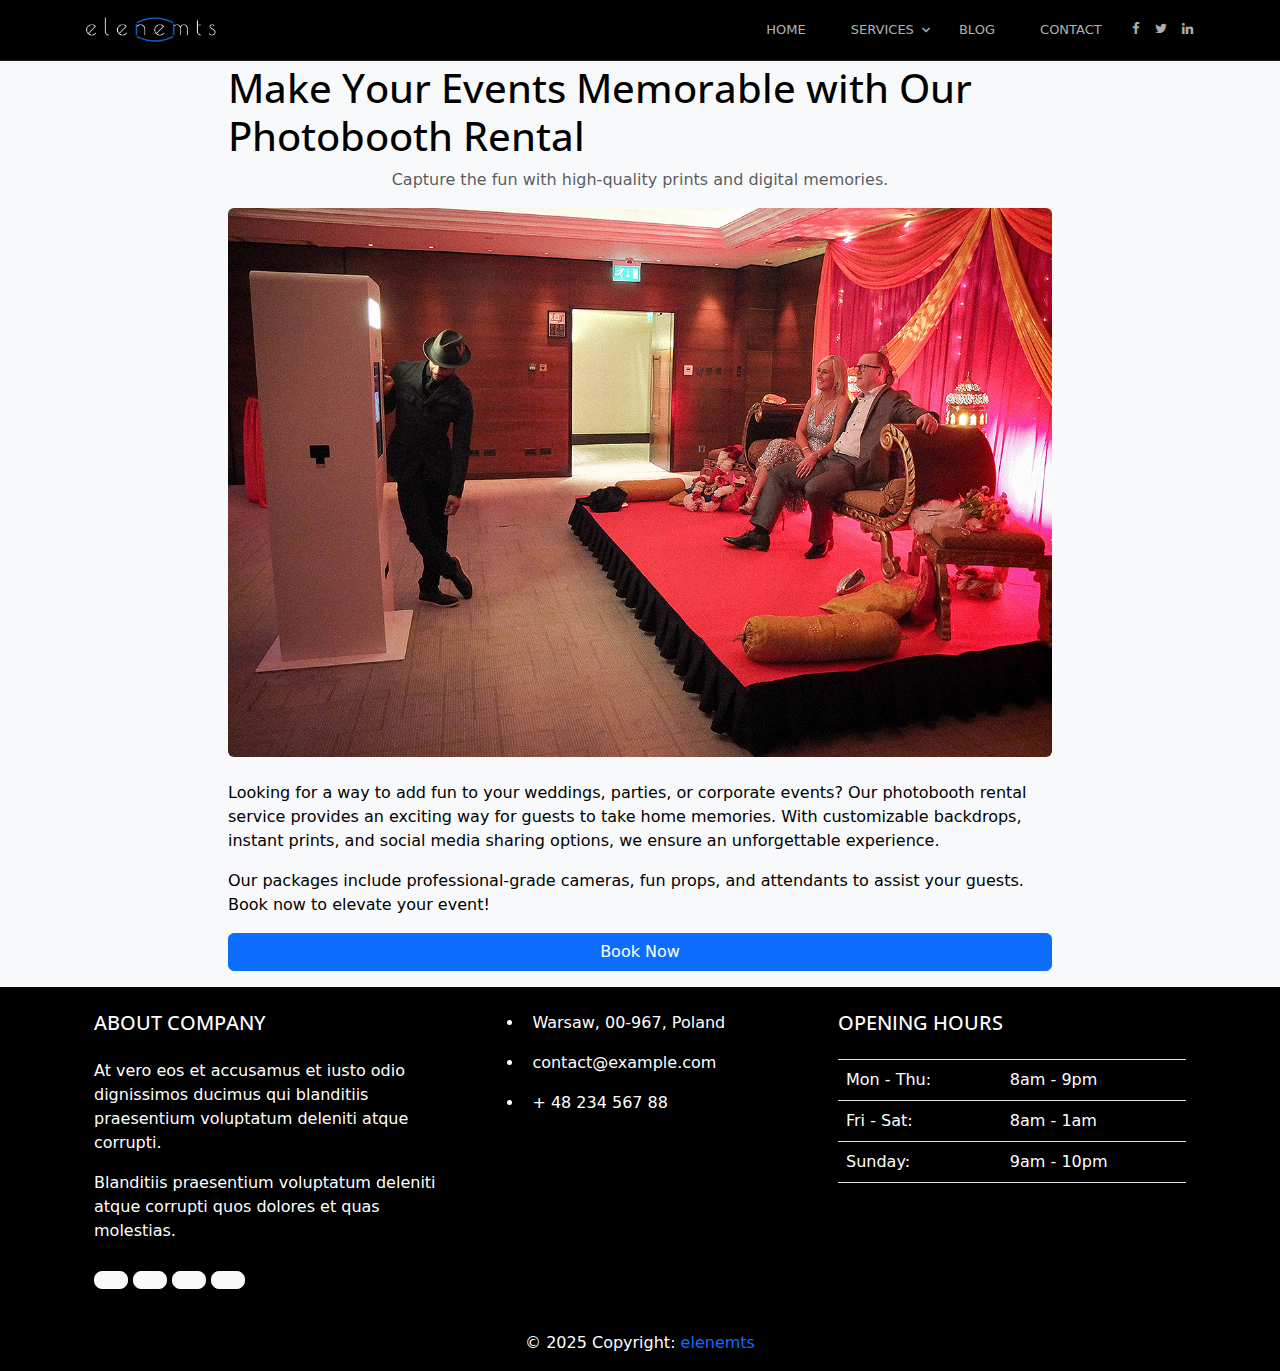
==== commit 842482ad: "second" ====
--- a/autobooth.html
+++ b/autobooth.html
@@ -20,27 +20,27 @@
     <link href="https://cdn.jsdelivr.net/npm/bootstrap@5.3.3/dist/css/bootstrap.min.css" rel="stylesheet" integrity="sha384-QWTKZyjpPEjISv5WaRU9OFeRpok6YctnYmDr5pNlyT2bRjXh0JMhjY6hW+ALEwIH" crossorigin="anonymous">
 
     <style>
-        html, body {
-            height: 100%;
-        }
-        body {
-            display: flex;
-            flex-direction: column;
-            background-color: black;
-            color: white;
-        }
-        .content {
-            flex: 1;
-        }
-        footer {
-            margin-top: auto;
-        }
-    </style>
+      html, body {
+          height: 100%;
+      }
+      body {
+          display: flex;
+          flex-direction: column;
+          background-color: rgb(255, 255, 255);
+          color: rgb(0, 0, 0);
+      }
+      .content {
+          flex: 1;
+      }
+      footer {
+          margin-top: auto;
+      }
+  </style>
 
 
     <title>elenemts</title>
   </head>
-  <body class="text-light bg-black h1-light">
+  <body class="text-black bg-light h1-light">
 
 
     <div class="site-mobile-menu site-navbar-target">
@@ -53,12 +53,12 @@
     </div>
    
     
-    <header class="site-navbar js-sticky-header site-navbar-target" role="banner">
+    <header class="site-navbar js-sticky-header site-navbar-target bg-black" role="banner">
 
       <div class="container">
         <div class="row align-items-center">
           
-          <div class="col-6 col-xl-2" href="index.html">
+          <div class="col-6 col-xl-2">
             <img src="images/WhatsApp Image 2025-01-21 at 9.21.34 AM.jpeg" alt="" height="30">
           </div>
 
@@ -116,15 +116,12 @@
           <h1 class="pt-5">Make Your Events Memorable with Our Photobooth Rental</h1>
           <p class="text-muted text-center">Capture the fun with high-quality prints and digital memories.</p>
           <img src="images/indian-photo-booth-asian.jpg" class="img-fluid rounded mb-4" alt="Photobooth setup">
-          <p>Looking for a way to add fun to your weddings, parties, or corporate events? Our photobooth rental service provides an exciting way for guests to take home memories. With customizable backdrops, instant prints, and social media sharing options, we ensure an unforgettable experience.</p>
-          <p>Our packages include professional-grade cameras, fun props, and attendants to assist your guests. Book now to elevate your event!</p>
+          <p class="text-black">Looking for a way to add fun to your weddings, parties, or corporate events? Our photobooth rental service provides an exciting way for guests to take home memories. With customizable backdrops, instant prints, and social media sharing options, we ensure an unforgettable experience.</p>
+          <p class="text-black">Our packages include professional-grade cameras, fun props, and attendants to assist your guests. Book now to elevate your event!</p>
           <button class="btn btn-primary w-100">Book Now</button>
       </div>
   </div>
 </body>
-
-
-<!-- contentttt -->
 
 
     
@@ -134,7 +131,7 @@
       <!-- Grid container -->
       <div class="container p-4">
         <!--Grid row-->
-        <div class="row mt-4">
+        <div class="row mt-auto">
           <!--Grid column-->
           <div class="col-lg-4 col-md-12 mb-4 mb-md-0">
             <h5 class="text-uppercase mb-4">About company</h5>
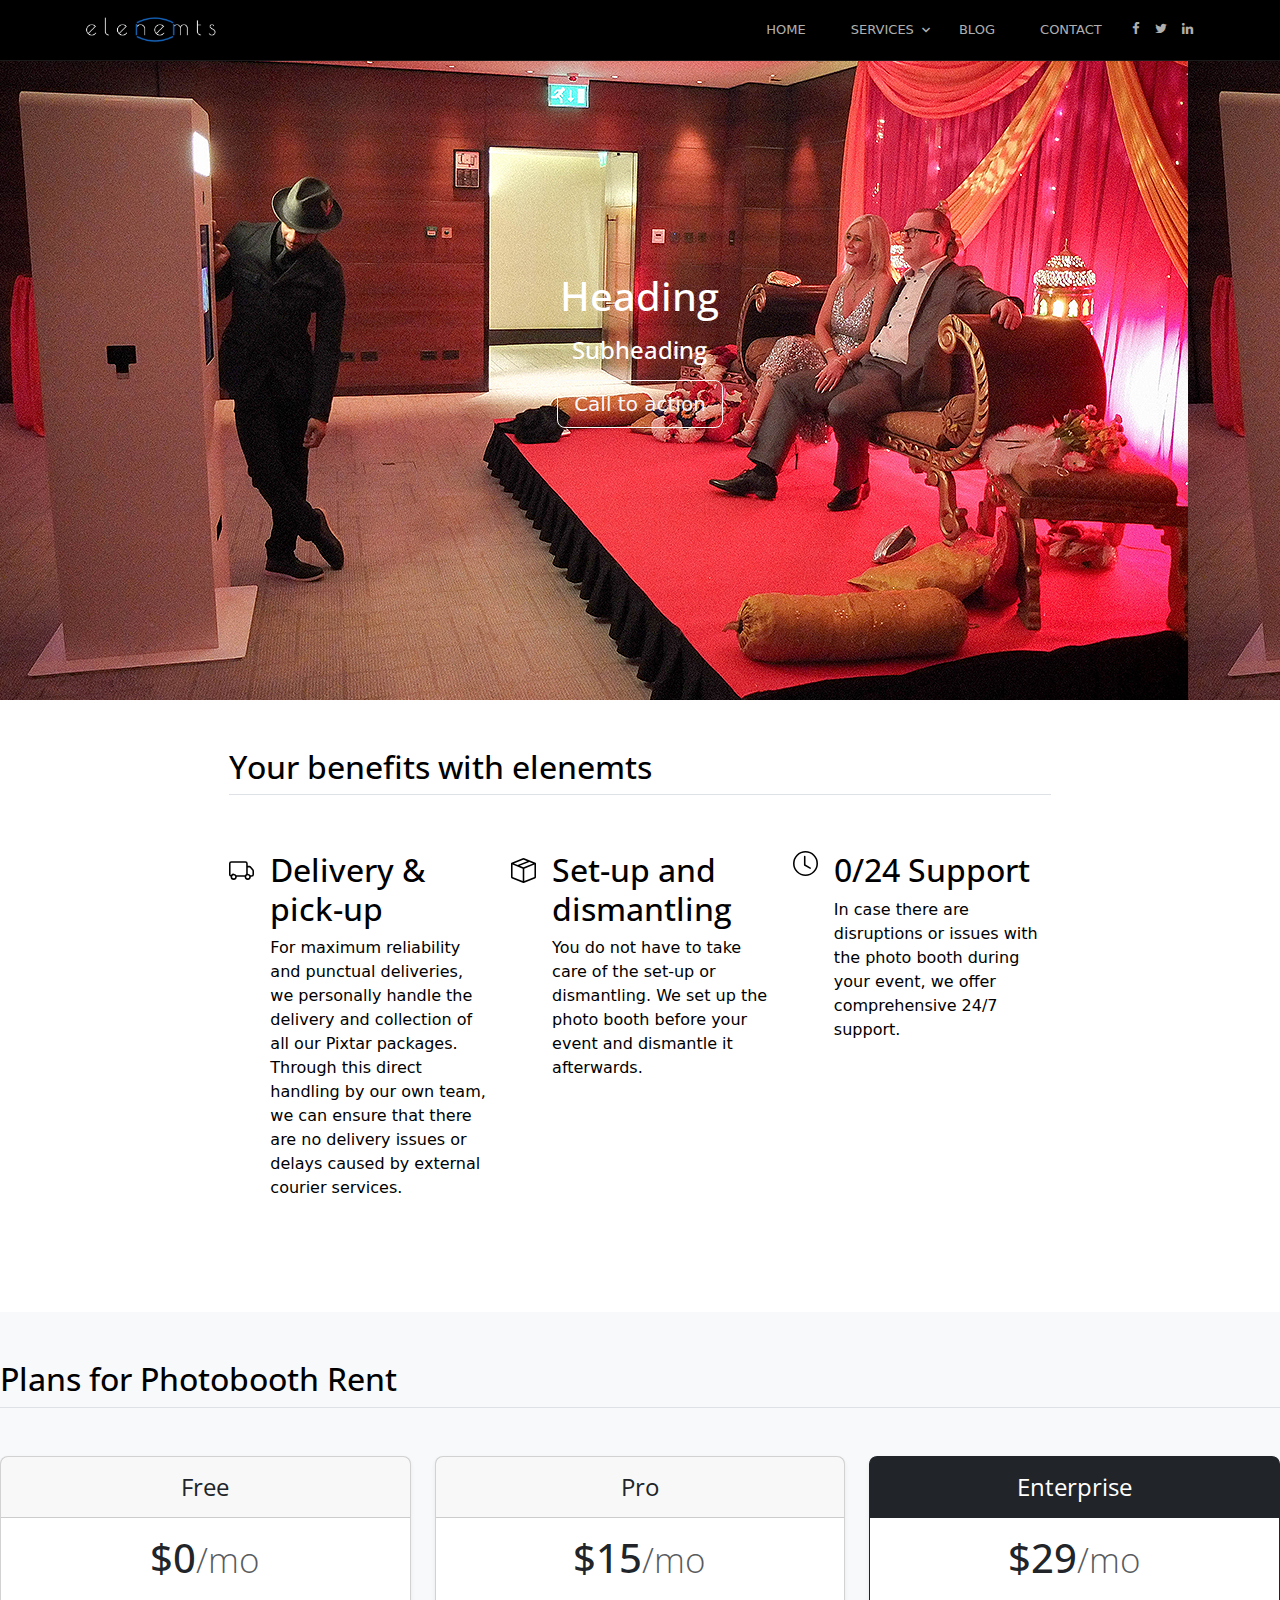
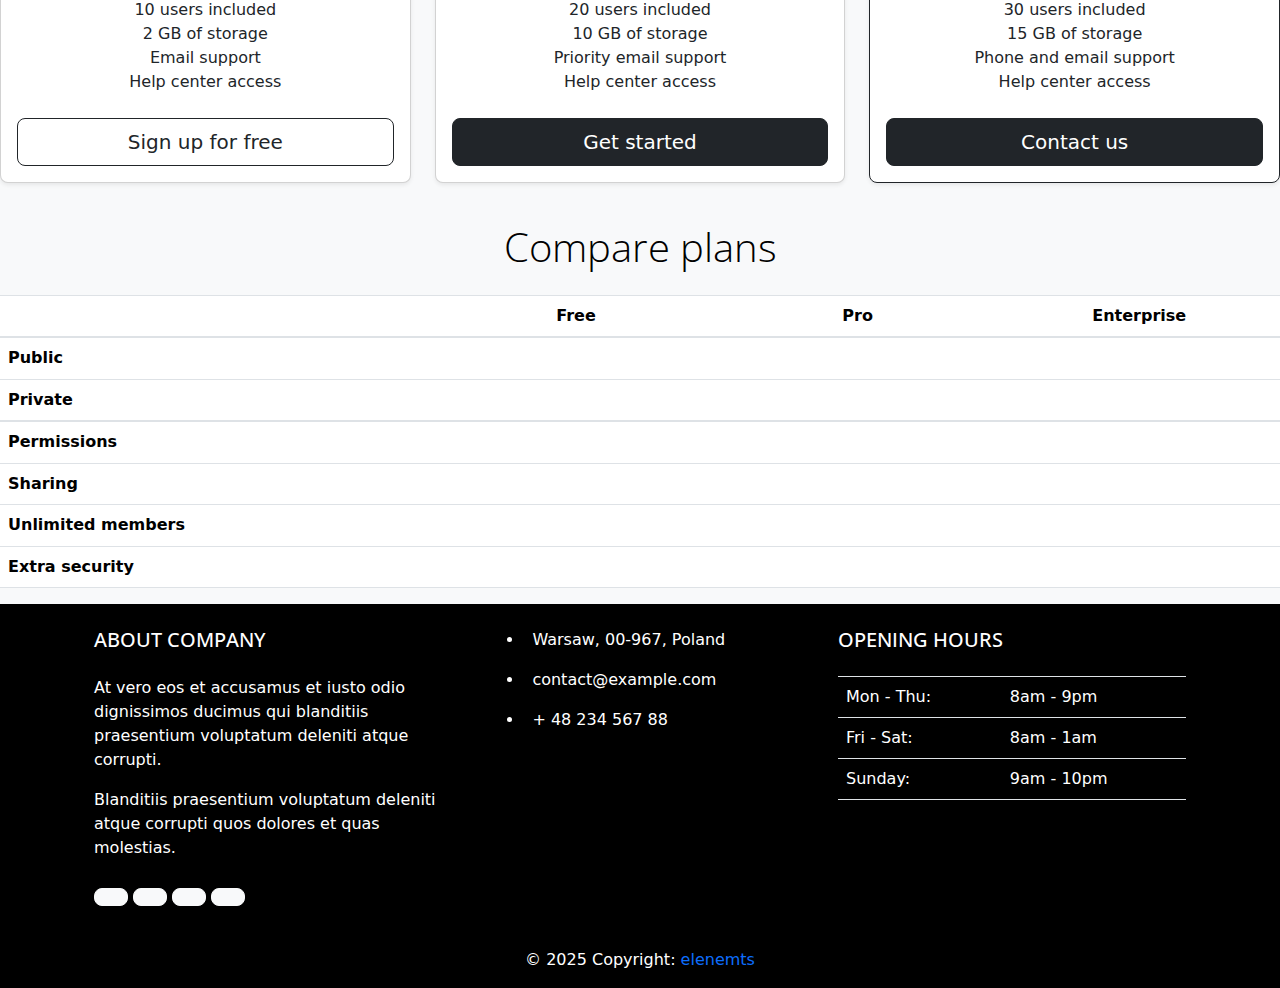
==== commit e49ee47c: "new" ====
--- a/autobooth.html
+++ b/autobooth.html
@@ -19,6 +19,7 @@
 
     <link href="https://cdn.jsdelivr.net/npm/bootstrap@5.3.3/dist/css/bootstrap.min.css" rel="stylesheet" integrity="sha384-QWTKZyjpPEjISv5WaRU9OFeRpok6YctnYmDr5pNlyT2bRjXh0JMhjY6hW+ALEwIH" crossorigin="anonymous">
 
+    <link rel="icon" href="images/no-bg-elenemts.png" type="image/x-icon">
     <style>
       html, body {
           height: 100%;
@@ -38,9 +39,9 @@
   </style>
 
 
-    <title>elenemts</title>
+    <title>Photobooth For Rent</title>
   </head>
-  <body class="text-black bg-light h1-light">
+  <body class="text-black bg-white h1-light">
 
 
     <div class="site-mobile-menu site-navbar-target">
@@ -109,17 +110,174 @@
     </header>
 
 <!-- contentttt -->
-<!-- Photobooth Rental Blog Post -->
 <body class="container py-5">
-  <div class="row justify-content-center p-3">
-      <div class="col-lg-8 col-md-10 col-sm-12">
-          <h1 class="pt-5">Make Your Events Memorable with Our Photobooth Rental</h1>
-          <p class="text-muted text-center">Capture the fun with high-quality prints and digital memories.</p>
-          <img src="images/indian-photo-booth-asian.jpg" class="img-fluid rounded mb-4" alt="Photobooth setup">
-          <p class="text-black">Looking for a way to add fun to your weddings, parties, or corporate events? Our photobooth rental service provides an exciting way for guests to take home memories. With customizable backdrops, instant prints, and social media sharing options, we ensure an unforgettable experience.</p>
-          <p class="text-black">Our packages include professional-grade cameras, fun props, and attendants to assist your guests. Book now to elevate your event!</p>
-          <button class="btn btn-primary w-100">Book Now</button>
-      </div>
+  <div class="row justify-content-center">
+
+<!-- photo hero  -->
+      <div class="p-5 text-center bg-image rounded-3" style="background-image: url('images/indian-photo-booth-asian.jpg');
+      height: 700px;">
+        <div class="d-flex justify-content-center align-items-center h-100">
+          <div class="text-white">
+            <h1 class="mb-3">Heading</h1>
+            <h4 class="mb-3">Subheading</h4>
+            <a data-mdb-ripple-init class="btn btn-outline-light btn-lg" href="#!" role="button">Call to action</a>
+          </div>
+        </div>
+      </div>
+<!-- benefits thing -->
+      <div class="container px-4 py-5 col-lg-8 bg-white" id="hanging-icons">
+        <h2 class="pb-2 border-bottom">Your benefits with elenemts</h2>
+        <div class="row g-4 py-5 row-cols-1 row-cols-lg-3">
+          <div class="col d-flex align-items-start">
+            <div class="text-body-emphasisd-inline-flex align-items-center justify-content-center fs-4 flex-shrink-0 me-3">
+              <svg xmlns="http://www.w3.org/2000/svg" width="25" height="25" fill="currentColor" class="bi bi-truck" viewBox="0 0 16 16">
+                <path d="M0 3.5A1.5 1.5 0 0 1 1.5 2h9A1.5 1.5 0 0 1 12 3.5V5h1.02a1.5 1.5 0 0 1 1.17.563l1.481 1.85a1.5 1.5 0 0 1 .329.938V10.5a1.5 1.5 0 0 1-1.5 1.5H14a2 2 0 1 1-4 0H5a2 2 0 1 1-3.998-.085A1.5 1.5 0 0 1 0 10.5zm1.294 7.456A2 2 0 0 1 4.732 11h5.536a2 2 0 0 1 .732-.732V3.5a.5.5 0 0 0-.5-.5h-9a.5.5 0 0 0-.5.5v7a.5.5 0 0 0 .294.456M12 10a2 2 0 0 1 1.732 1h.768a.5.5 0 0 0 .5-.5V8.35a.5.5 0 0 0-.11-.312l-1.48-1.85A.5.5 0 0 0 13.02 6H12zm-9 1a1 1 0 1 0 0 2 1 1 0 0 0 0-2m9 0a1 1 0 1 0 0 2 1 1 0 0 0 0-2"/>
+              </svg>
+            </div>
+            <div>
+              <h3 class="fs-2 text-body-emphasis">Delivery & pick-up</h3>
+              <p class="text-black">For maximum reliability and punctual deliveries, we personally handle the delivery and collection of all our Pixtar packages. Through this direct handling by our own team, we can ensure that there are no delivery issues or delays caused by external courier services.</p>
+            </div>
+          </div>
+          <div class="col d-flex align-items-start">
+            <div class="text-body-emphasisd-inline-flex align-items-center justify-content-center fs-4 flex-shrink-0 me-3">
+              <svg xmlns="http://www.w3.org/2000/svg" width="25" height="25" fill="currentColor" class="bi bi-box-seam" viewBox="0 0 16 16">
+                <path d="M8.186 1.113a.5.5 0 0 0-.372 0L1.846 3.5l2.404.961L10.404 2zm3.564 1.426L5.596 5 8 5.961 14.154 3.5zm3.25 1.7-6.5 2.6v7.922l6.5-2.6V4.24zM7.5 14.762V6.838L1 4.239v7.923zM7.443.184a1.5 1.5 0 0 1 1.114 0l7.129 2.852A.5.5 0 0 1 16 3.5v8.662a1 1 0 0 1-.629.928l-7.185 2.874a.5.5 0 0 1-.372 0L.63 13.09a1 1 0 0 1-.63-.928V3.5a.5.5 0 0 1 .314-.464z"/>
+              </svg>
+            </div>
+            <div>
+              <h3 class="fs-2 text-body-emphasis">Set-up and dismantling</h3>
+              <p class="text-black">You do not have to take care of the set-up or dismantling. We set up the photo booth before your event and dismantle it afterwards.</p>
+            </div>
+          </div>
+          <div class="col d-flex align-items-start">
+            <div class=" text-body-emphasis d-inline-flex align-items-center justify-content-center fs-4 flex-shrink-0 me-3">
+              <svg xmlns="http://www.w3.org/2000/svg" width="25" height="25" fill="currentColor" class="bi bi-clock" viewBox="0 0 16 16">
+                <path d="M8 3.5a.5.5 0 0 0-1 0V9a.5.5 0 0 0 .252.434l3.5 2a.5.5 0 0 0 .496-.868L8 8.71z"/>
+                <path d="M8 16A8 8 0 1 0 8 0a8 8 0 0 0 0 16m7-8A7 7 0 1 1 1 8a7 7 0 0 1 14 0"/>
+              </svg>
+            </div>
+            <div>
+              <h3 class="fs-2 text-body-emphasis">0/24 Support</h3>
+              <p class="text-black">In case there are disruptions or issues with the photo booth during your event, we offer comprehensive 24/7 support.</p>
+            </div>
+          </div>
+        </div>
+      </div>
+<!-- pricing thing -->
+      <main class="bg-light container col-xxl-12">
+        <h2 class="mb-5 pt-5 pb-2 border-bottom">Plans for Photobooth Rent</h2>
+        <div class="row row-cols-1 row-cols-md-3 mb-3 text-center">
+          <div class="col">
+            <div class="card mb-4 rounded-3 shadow-sm">
+              <div class="card-header py-3">
+                <h4 class="my-0 fw-normal">Free</h4>
+              </div>
+              <div class="card-body">
+                <h1 class="card-title pricing-card-title">$0<small class="text-body-secondary fw-light">/mo</small></h1>
+                <ul class="list-unstyled mt-3 mb-4">
+                  <li>10 users included</li>
+                  <li>2 GB of storage</li>
+                  <li>Email support</li>
+                  <li>Help center access</li>
+                </ul>
+                <button type="button" class="w-100 btn btn-lg btn-outline-dark">Sign up for free</button>
+              </div>
+            </div>
+          </div>
+          <div class="col">
+            <div class="card mb-4 rounded-3 shadow-sm">
+              <div class="card-header py-3">
+                <h4 class="my-0 fw-normal">Pro</h4>
+              </div>
+              <div class="card-body">
+                <h1 class="card-title pricing-card-title">$15<small class="text-body-secondary fw-light">/mo</small></h1>
+                <ul class="list-unstyled mt-3 mb-4">
+                  <li>20 users included</li>
+                  <li>10 GB of storage</li>
+                  <li>Priority email support</li>
+                  <li>Help center access</li>
+                </ul>
+                <button type="button" class="w-100 btn btn-lg btn-dark">Get started</button>
+              </div>
+            </div>
+          </div>
+          <div class="col">
+            <div class="card mb-4 rounded-3 shadow-sm border-dark">
+              <div class="card-header py-3 text-bg-dark border-dark">
+                <h4 class="my-0 fw-normal">Enterprise</h4>
+              </div>
+              <div class="card-body">
+                <h1 class="card-title pricing-card-title">$29<small class="text-body-secondary fw-light">/mo</small></h1>
+                <ul class="list-unstyled mt-3 mb-4">
+                  <li>30 users included</li>
+                  <li>15 GB of storage</li>
+                  <li>Phone and email support</li>
+                  <li>Help center access</li>
+                </ul>
+                <button type="button" class="w-100 btn btn-lg btn-dark">Contact us</button>
+              </div>
+            </div>
+          </div>
+        </div>
+    
+        <h2 class="display-6 text-center mb-4">Compare plans</h2>
+    
+        <div class="table-responsive">
+          <table class="table text-center">
+            <thead>
+              <tr>
+                <th style="width: 34%;"></th>
+                <th style="width: 22%;">Free</th>
+                <th style="width: 22%;">Pro</th>
+                <th style="width: 22%;">Enterprise</th>
+              </tr>
+            </thead>
+            <tbody>
+              <tr>
+                <th scope="row" class="text-start">Public</th>
+                <td><svg class="bi" width="24" height="24"><use xlink:href="#check"></use></svg></td>
+                <td><svg class="bi" width="24" height="24"><use xlink:href="#check"></use></svg></td>
+                <td><svg class="bi" width="24" height="24"><use xlink:href="#check"></use></svg></td>
+              </tr>
+              <tr>
+                <th scope="row" class="text-start">Private</th>
+                <td></td>
+                <td><svg class="bi" width="24" height="24"><use xlink:href="#check"></use></svg></td>
+                <td><svg class="bi" width="24" height="24"><use xlink:href="#check"></use></svg></td>
+              </tr>
+            </tbody>
+    
+            <tbody>
+              <tr>
+                <th scope="row" class="text-start">Permissions</th>
+                <td><svg class="bi" width="24" height="24"><use xlink:href="#check"></use></svg></td>
+                <td><svg class="bi" width="24" height="24"><use xlink:href="#check"></use></svg></td>
+                <td><svg class="bi" width="24" height="24"><use xlink:href="#check"></use></svg></td>
+              </tr>
+              <tr>
+                <th scope="row" class="text-start">Sharing</th>
+                <td></td>
+                <td><svg class="bi" width="24" height="24"><use xlink:href="#check"></use></svg></td>
+                <td><svg class="bi" width="24" height="24"><use xlink:href="#check"></use></svg></td>
+              </tr>
+              <tr>
+                <th scope="row" class="text-start">Unlimited members</th>
+                <td></td>
+                <td><svg class="bi" width="24" height="24"><use xlink:href="#check"></use></svg></td>
+                <td><svg class="bi" width="24" height="24"><use xlink:href="#check"></use></svg></td>
+              </tr>
+              <tr>
+                <th scope="row" class="text-start">Extra security</th>
+                <td></td>
+                <td></td>
+                <td><svg class="bi" width="24" height="24"><use xlink:href="#check"></use></svg></td>
+              </tr>
+            </tbody>
+          </table>
+        </div>
+      </main>
+
   </div>
 </body>
 
